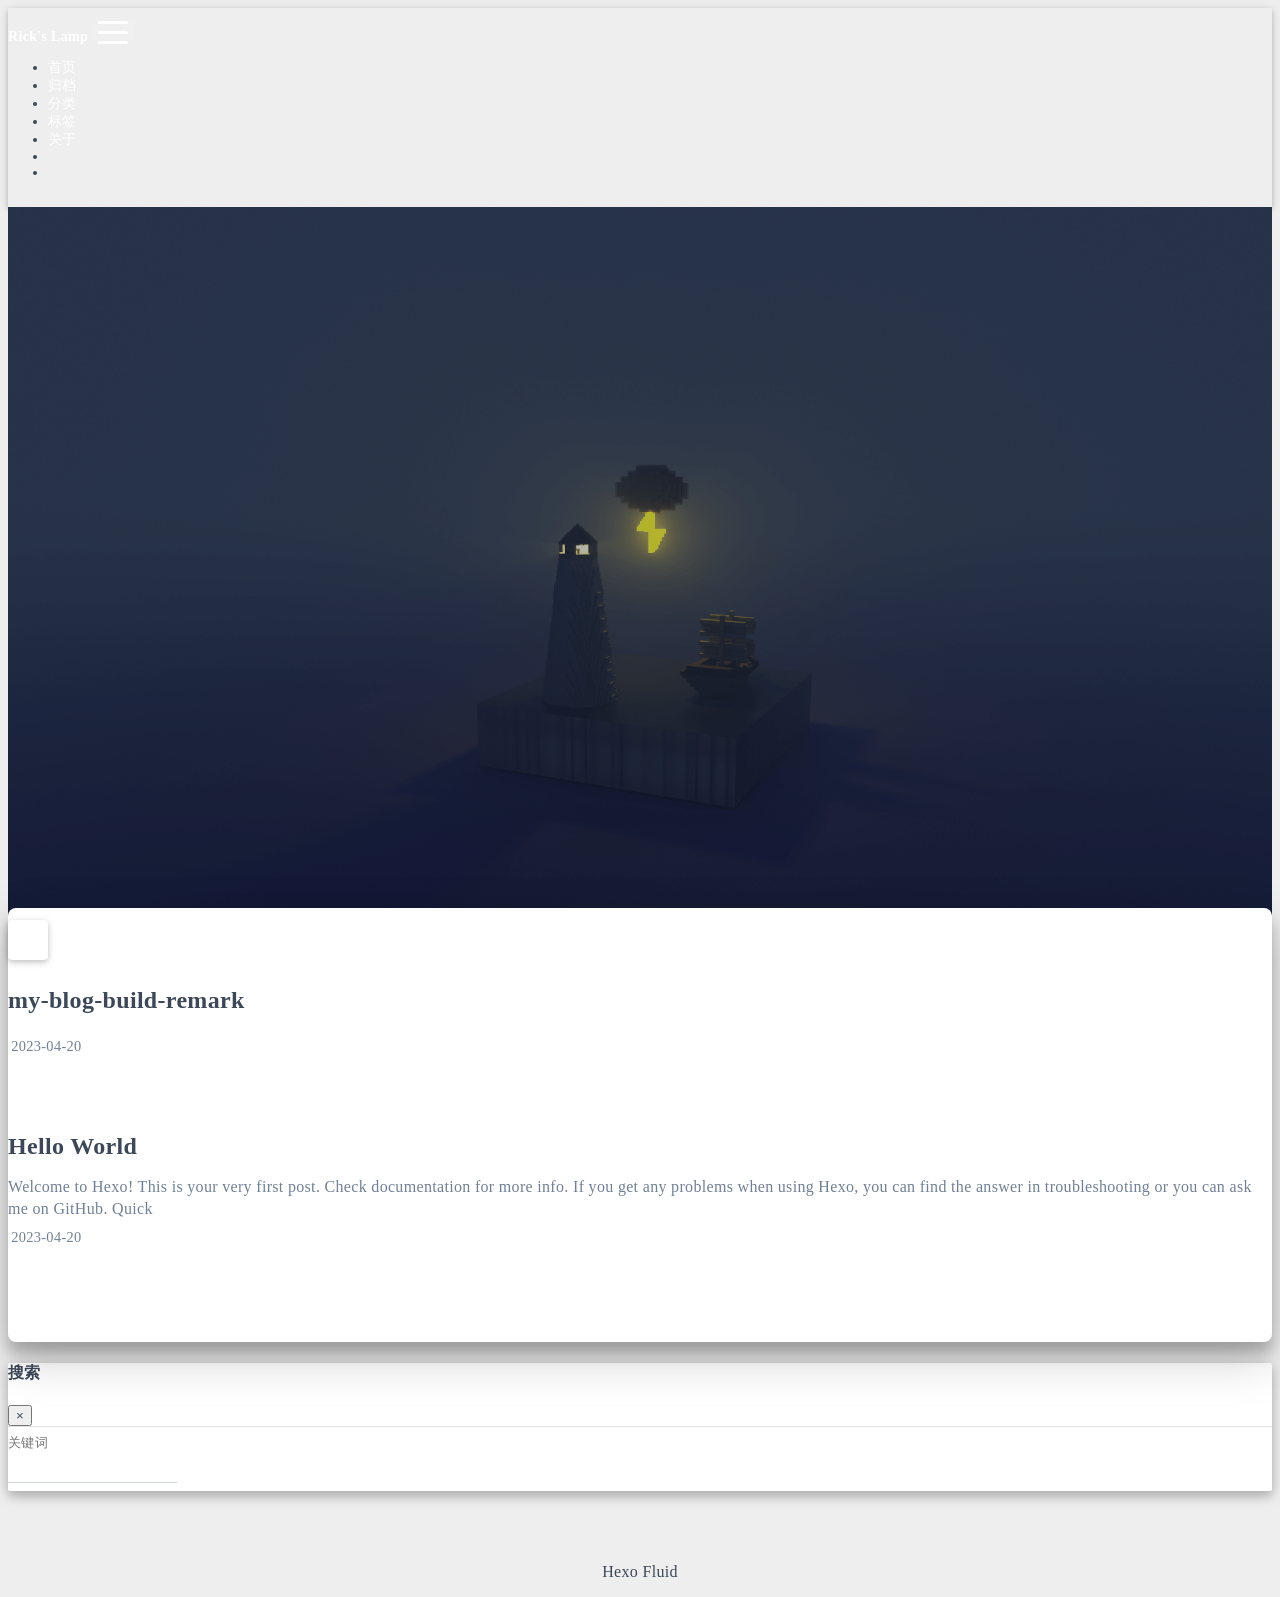
==== index.html @ f4a9d8ac "Site updated: 2023-04-20 14:21:06" ====
<!DOCTYPE html>
<html lang="zh-CN" data-default-color-scheme=auto>



<head>
  <meta charset="UTF-8">
  <link rel="apple-touch-icon" sizes="76x76" href="/img/fluid.png">
  <link rel="icon" href="/img/fluid.png">
  <meta name="viewport" content="width=device-width, initial-scale=1.0, maximum-scale=5.0, shrink-to-fit=no">
  <meta http-equiv="x-ua-compatible" content="ie=edge">
  
  <meta name="theme-color" content="#2f4154">
  <meta name="author" content="Flash Rick">
  <meta name="keywords" content="">
  
    <meta property="og:type" content="website">
<meta property="og:title" content="Rick&#39;s Lamp">
<meta property="og:url" content="http://example.com/index.html">
<meta property="og:site_name" content="Rick&#39;s Lamp">
<meta property="og:locale" content="zh_CN">
<meta property="article:author" content="Flash Rick">
<meta name="twitter:card" content="summary_large_image">
  
  
  
  <title>Rick&#39;s Lamp</title>

  <link  rel="stylesheet" href="https://lib.baomitu.com/twitter-bootstrap/4.6.1/css/bootstrap.min.css" />





<!-- 主题依赖的图标库，不要自行修改 -->
<!-- Do not modify the link that theme dependent icons -->

<link rel="stylesheet" href="//at.alicdn.com/t/font_1749284_hj8rtnfg7um.css">



<link rel="stylesheet" href="//at.alicdn.com/t/font_1736178_lbnruvf0jn.css">


<link  rel="stylesheet" href="/css/main.css" />


  <link id="highlight-css" rel="stylesheet" href="/css/highlight.css" />
  
    <link id="highlight-css-dark" rel="stylesheet" href="/css/highlight-dark.css" />
  




  <script id="fluid-configs">
    var Fluid = window.Fluid || {};
    Fluid.ctx = Object.assign({}, Fluid.ctx)
    var CONFIG = {"hostname":"example.com","root":"/","version":"1.9.4","typing":{"enable":true,"typeSpeed":70,"cursorChar":"_","loop":false,"scope":[]},"anchorjs":{"enable":true,"element":"h1,h2,h3,h4,h5,h6","placement":"left","visible":"hover","icon":""},"progressbar":{"enable":true,"height_px":3,"color":"#29d","options":{"showSpinner":false,"trickleSpeed":100}},"code_language":{"enable":true,"default":"TEXT"},"copy_btn":true,"image_caption":{"enable":true},"image_zoom":{"enable":true,"img_url_replace":["",""]},"toc":{"enable":true,"placement":"right","headingSelector":"h1,h2,h3,h4,h5,h6","collapseDepth":0},"lazyload":{"enable":true,"loading_img":"/img/loading.gif","onlypost":false,"offset_factor":2},"web_analytics":{"enable":false,"follow_dnt":true,"baidu":null,"google":"G-C9S392TWD5","gtag":null,"tencent":{"sid":null,"cid":null},"woyaola":null,"cnzz":null,"leancloud":{"app_id":null,"app_key":null,"server_url":null,"path":"window.location.pathname","ignore_local":false}},"search_path":"/local-search.xml"};

    if (CONFIG.web_analytics.follow_dnt) {
      var dntVal = navigator.doNotTrack || window.doNotTrack || navigator.msDoNotTrack;
      Fluid.ctx.dnt = dntVal && (dntVal.startsWith('1') || dntVal.startsWith('yes') || dntVal.startsWith('on'));
    }
  </script>
  <script  src="/js/utils.js" ></script>
  <script  src="/js/color-schema.js" ></script>
  


  
<meta name="generator" content="Hexo 6.3.0"></head>


<body>
  

  <header>
    

<div class="header-inner" style="height: 100vh;">
  <nav id="navbar" class="navbar fixed-top  navbar-expand-lg navbar-dark scrolling-navbar">
  <div class="container">
    <a class="navbar-brand" href="/">
      <strong>Rick&#39;s Lamp</strong>
    </a>

    <button id="navbar-toggler-btn" class="navbar-toggler" type="button" data-toggle="collapse"
            data-target="#navbarSupportedContent"
            aria-controls="navbarSupportedContent" aria-expanded="false" aria-label="Toggle navigation">
      <div class="animated-icon"><span></span><span></span><span></span></div>
    </button>

    <!-- Collapsible content -->
    <div class="collapse navbar-collapse" id="navbarSupportedContent">
      <ul class="navbar-nav ml-auto text-center">
        
          
          
          
          
            <li class="nav-item">
              <a class="nav-link" href="/">
                <i class="iconfont icon-home-fill"></i>
                <span>首页</span>
              </a>
            </li>
          
        
          
          
          
          
            <li class="nav-item">
              <a class="nav-link" href="/archives/">
                <i class="iconfont icon-archive-fill"></i>
                <span>归档</span>
              </a>
            </li>
          
        
          
          
          
          
            <li class="nav-item">
              <a class="nav-link" href="/categories/">
                <i class="iconfont icon-category-fill"></i>
                <span>分类</span>
              </a>
            </li>
          
        
          
          
          
          
            <li class="nav-item">
              <a class="nav-link" href="/tags/">
                <i class="iconfont icon-tags-fill"></i>
                <span>标签</span>
              </a>
            </li>
          
        
          
          
          
          
            <li class="nav-item">
              <a class="nav-link" href="/about/">
                <i class="iconfont icon-user-fill"></i>
                <span>关于</span>
              </a>
            </li>
          
        
        
          <li class="nav-item" id="search-btn">
            <a class="nav-link" target="_self" href="javascript:;" data-toggle="modal" data-target="#modalSearch" aria-label="Search">
              <i class="iconfont icon-search"></i>
            </a>
          </li>
          
        
        
          <li class="nav-item" id="color-toggle-btn">
            <a class="nav-link" target="_self" href="javascript:;" aria-label="Color Toggle">
              <i class="iconfont icon-dark" id="color-toggle-icon"></i>
            </a>
          </li>
        
      </ul>
    </div>
  </div>
</nav>

  

<div id="banner" class="banner" parallax=true
     style="background: url('/img/default.png') no-repeat center center; background-size: cover;">
  <div class="full-bg-img">
    <div class="mask flex-center" style="background-color: rgba(0, 0, 0, 0.3)">
      <div class="banner-text text-center fade-in-up">
        <div class="h2">
          
            <span id="subtitle" data-typed-text="Slow is fast."></span>
          
        </div>

        
      </div>

      
        <div class="scroll-down-bar">
          <i class="iconfont icon-arrowdown"></i>
        </div>
      
    </div>
  </div>
</div>

</div>

  </header>

  <main>
    
      <div class="container nopadding-x-md">
        <div id="board"
          style="margin-top: 0">
          
          <div class="container">
            <div class="row">
              <div class="col-12 col-md-10 m-auto">
                


  <div class="row mx-auto index-card">
    
    
    <article class="col-12 col-md-12 mx-auto index-info">
      <h1 class="index-header">
        
        <a href="/2023/04/20/my-blog-build-remark/" target="_self">
          my-blog-build-remark
        </a>
      </h1>

      
      <a class="index-excerpt index-excerpt__noimg" href="/2023/04/20/my-blog-build-remark/" target="_self">
        <div>
          
        </div>
      </a>

      <div class="index-btm post-metas">
        
          <div class="post-meta mr-3">
            <i class="iconfont icon-date"></i>
            <time datetime="2023-04-20 12:49" pubdate>
              2023-04-20
            </time>
          </div>
        
        
        
      </div>
    </article>
  </div>

  <div class="row mx-auto index-card">
    
    
    <article class="col-12 col-md-12 mx-auto index-info">
      <h1 class="index-header">
        
        <a href="/2023/04/20/hello-world/" target="_self">
          Hello World
        </a>
      </h1>

      
      <a class="index-excerpt index-excerpt__noimg" href="/2023/04/20/hello-world/" target="_self">
        <div>
          Welcome to Hexo! This is your very first post. Check documentation for more info. If you get any problems when using Hexo, you can find the answer in troubleshooting or you can ask me on GitHub. Quick
        </div>
      </a>

      <div class="index-btm post-metas">
        
          <div class="post-meta mr-3">
            <i class="iconfont icon-date"></i>
            <time datetime="2023-04-20 12:33" pubdate>
              2023-04-20
            </time>
          </div>
        
        
        
      </div>
    </article>
  </div>





              </div>
            </div>
          </div>
        </div>
      </div>
    

    
      <a id="scroll-top-button" aria-label="TOP" href="#" role="button">
        <i class="iconfont icon-arrowup" aria-hidden="true"></i>
      </a>
    

    
      <div class="modal fade" id="modalSearch" tabindex="-1" role="dialog" aria-labelledby="ModalLabel"
     aria-hidden="true">
  <div class="modal-dialog modal-dialog-scrollable modal-lg" role="document">
    <div class="modal-content">
      <div class="modal-header text-center">
        <h4 class="modal-title w-100 font-weight-bold">搜索</h4>
        <button type="button" id="local-search-close" class="close" data-dismiss="modal" aria-label="Close">
          <span aria-hidden="true">&times;</span>
        </button>
      </div>
      <div class="modal-body mx-3">
        <div class="md-form mb-5">
          <input type="text" id="local-search-input" class="form-control validate">
          <label data-error="x" data-success="v" for="local-search-input">关键词</label>
        </div>
        <div class="list-group" id="local-search-result"></div>
      </div>
    </div>
  </div>
</div>

    

    
  </main>

  <footer>
    <div class="footer-inner">
  
    <div class="footer-content">
       <a href="https://hexo.io" target="_blank" rel="nofollow noopener"><span>Hexo</span></a> <i class="iconfont icon-love"></i> <a href="https://github.com/fluid-dev/hexo-theme-fluid" target="_blank" rel="nofollow noopener"><span>Fluid</span></a> 
    </div>
  
  
  
  
</div>

  </footer>

  <!-- Scripts -->
  
  <script  src="https://lib.baomitu.com/nprogress/0.2.0/nprogress.min.js" ></script>
  <link  rel="stylesheet" href="https://lib.baomitu.com/nprogress/0.2.0/nprogress.min.css" />

  <script>
    NProgress.configure({"showSpinner":false,"trickleSpeed":100})
    NProgress.start()
    window.addEventListener('load', function() {
      NProgress.done();
    })
  </script>


<script  src="https://lib.baomitu.com/jquery/3.6.0/jquery.min.js" ></script>
<script  src="https://lib.baomitu.com/twitter-bootstrap/4.6.1/js/bootstrap.min.js" ></script>
<script  src="/js/events.js" ></script>
<script  src="/js/plugins.js" ></script>


  <script  src="https://lib.baomitu.com/typed.js/2.0.12/typed.min.js" ></script>
  <script>
    (function (window, document) {
      var typing = Fluid.plugins.typing;
      var subtitle = document.getElementById('subtitle');
      if (!subtitle || !typing) {
        return;
      }
      var text = subtitle.getAttribute('data-typed-text');
      
        typing(text);
      
    })(window, document);
  </script>




  
    <script  src="/js/img-lazyload.js" ></script>
  




  <script  src="/js/local-search.js" ></script>





<!-- 主题的启动项，将它保持在最底部 -->
<!-- the boot of the theme, keep it at the bottom -->
<script  src="/js/boot.js" ></script>


  

  <noscript>
    <div class="noscript-warning">博客在允许 JavaScript 运行的环境下浏览效果更佳</div>
  </noscript>
</body>
</html>
---- css/main.css ----
.anchorjs-link {
  text-decoration: none !important;
  transition: opacity 0.2s ease-in-out;
}
.markdown-body h1:hover > .anchorjs-link,
h2:hover > .anchorjs-link,
h3:hover > .anchorjs-link,
h4:hover > .anchorjs-link,
h5:hover > .anchorjs-link,
h6:hover > .anchorjs-link {
  opacity: 1;
}
.banner {
  height: 100%;
  position: relative;
  overflow: hidden;
  cursor: default;
}
.banner .mask {
  position: absolute;
  width: 100%;
  height: 100%;
  background-color: rgba(0,0,0,0.3);
}
.banner[parallax="true"] {
  will-change: transform;
  -webkit-transform-style: preserve-3d;
  -webkit-backface-visibility: hidden;
  transition: transform 0.05s ease-out;
}
@media (max-width: 100vh) {
  .header-inner {
    max-height: 100vw;
  }
  #board {
    margin-top: -1rem !important;
  }
}
@media (max-width: 79.99vh) {
  .scroll-down-bar {
    display: none;
  }
}
#board {
  position: relative;
  margin-top: -2rem;
  padding: 3rem 0;
  background-color: var(--board-bg-color);
  transition: background-color 0.2s ease-in-out;
  border-radius: 0.5rem;
  z-index: 3;
  -webkit-box-shadow: 0 12px 15px 0 rgba(0,0,0,0.24), 0 17px 50px 0 rgba(0,0,0,0.19);
  box-shadow: 0 12px 15px 0 rgba(0,0,0,0.24), 0 17px 50px 0 rgba(0,0,0,0.19);
}
.code-widget {
  display: inline-block;
  background-color: transparent;
  font-size: 0.75rem;
  line-height: 1;
  font-weight: bold;
  padding: 0.3rem 0.1rem 0.1rem 0.1rem;
  position: absolute;
  right: 0.45rem;
  top: 0.15rem;
  z-index: 1;
}
.code-widget-light {
  color: #999;
}
.code-widget-dark {
  color: #bababa;
}
.copy-btn {
  cursor: pointer;
  user-select: none;
  -webkit-appearance: none;
  outline: none;
}
.copy-btn > i {
  font-size: 0.75rem !important;
  font-weight: 400;
  margin-right: 0.15rem;
  opacity: 0;
  transition: opacity 0.2s ease-in-out;
}
.markdown-body pre:hover > .copy-btn > i {
  opacity: 0.9;
}
.markdown-body pre:hover > .copy-btn,
.markdown-body pre:not(:hover) > .copy-btn {
  outline: none;
}
.license-box {
  background-color: rgba(27,31,35,0.05);
  transition: background-color 0.2s ease-in-out;
  border-radius: 4px;
  font-size: 0.9rem;
  overflow: hidden;
  padding: 1.25rem;
  position: relative;
  z-index: 1;
}
.license-box .license-icon {
  position: absolute;
  top: 50%;
  left: 100%;
}
.license-box .license-icon::after {
  content: "\e8e4";
  font-size: 12.5rem;
  line-height: 1;
  opacity: 0.1;
  position: relative;
  left: -0.85em;
  bottom: 0.5em;
  z-index: -1;
}
.license-box .license-title {
  margin-bottom: 1rem;
}
.license-box .license-title div:nth-child(1) {
  line-height: 1.2;
  margin-bottom: 0.25rem;
}
.license-box .license-title div:nth-child(2) {
  color: var(--sec-text-color);
  font-size: 0.8rem;
}
.license-box .license-meta {
  align-items: center;
  display: flex;
  flex-wrap: wrap;
  justify-content: flex-start;
}
.license-box .license-meta .license-meta-item {
  align-items: center;
  justify-content: center;
  margin-right: 1.5rem;
}
.license-box .license-meta .license-meta-item div:nth-child(1) {
  color: var(--sec-text-color);
  font-size: 0.8rem;
  font-weight: normal;
}
.license-box .license-meta .license-meta-item i.iconfont {
  font-size: 1rem;
}
@media (max-width: 575px) and (min-width: 425px) {
  .license-box .license-meta .license-meta-item {
    display: flex;
    justify-content: flex-start;
    flex-wrap: wrap;
    font-size: 0.8rem;
    flex: 0 0 50%;
    max-width: 50%;
    margin-right: 0;
  }
  .license-box .license-meta .license-meta-item div:nth-child(1) {
    margin-right: 0.5rem;
  }
  .license-box .license-meta .license-meta-date {
    order: -1;
  }
}
@media (max-width: 424px) {
  .license-box::after {
    top: -65px;
  }
  .license-box .license-meta {
    flex-direction: column;
    align-items: flex-start;
  }
  .license-box .license-meta .license-meta-item {
    display: flex;
    flex-wrap: wrap;
    font-size: 0.8rem;
  }
  .license-box .license-meta .license-meta-item div:nth-child(1) {
    margin-right: 0.5rem;
  }
}
.footer-inner {
  padding: 3rem 0 1rem 0;
  text-align: center;
}
.footer-inner > div:not(:first-child) {
  margin: 0.25rem 0;
  font-size: 0.85rem;
}
.footer-inner .statistics {
  display: flex;
  flex-direction: row;
  justify-content: center;
}
.footer-inner .statistics > span {
  flex: 1;
  margin: 0 0.25rem;
}
.footer-inner .statistics > *:nth-last-child(2):first-child {
  text-align: right;
}
.footer-inner .statistics > *:nth-last-child(2):first-child ~ * {
  text-align: left;
}
.footer-inner .beian {
  display: flex;
  flex-direction: row;
  justify-content: center;
}
.footer-inner .beian > * {
  margin: 0 0.25rem;
}
.footer-inner .beian-police {
  position: relative;
  overflow: hidden;
  display: inline-flex;
  align-items: center;
  justify-content: left;
}
.footer-inner .beian-police img {
  margin-right: 3px;
  width: 1rem;
  height: 1rem;
  margin-bottom: 0.1rem;
}
@media (max-width: 424px) {
  .footer-inner .statistics {
    flex-direction: column;
  }
  .footer-inner .statistics > *:nth-last-child(2):first-child {
    text-align: center;
  }
  .footer-inner .statistics > *:nth-last-child(2):first-child ~ * {
    text-align: center;
  }
  .footer-inner .beian {
    flex-direction: column;
  }
  .footer-inner .beian .beian-police {
    justify-content: center;
  }
  .footer-inner .beian > *:nth-last-child(2):first-child {
    text-align: center;
  }
  .footer-inner .beian > *:nth-last-child(2):first-child ~ * {
    text-align: center;
  }
}
sup > a::before,
.footnote-text::before {
  display: block;
  content: "";
  margin-top: -5rem;
  height: 5rem;
  width: 1px;
  visibility: hidden;
}
sup > a::before,
.footnote-text::before {
  display: inline-block;
}
.footnote-item::before {
  display: block;
  content: "";
  margin-top: -5rem;
  height: 5rem;
  width: 1px;
  visibility: hidden;
}
.footnote-list ol {
  list-style-type: none;
  counter-reset: sectioncounter;
  padding-left: 0.5rem;
  font-size: 0.95rem;
}
.footnote-list ol li:before {
  font-family: "Helvetica Neue", monospace, "Monaco";
  content: "[" counter(sectioncounter) "]";
  counter-increment: sectioncounter;
}
.footnote-list ol li+li {
  margin-top: 0.5rem;
}
.footnote-text {
  padding-left: 0.5em;
}
.navbar {
  background-color: transparent;
  font-size: 0.875rem;
  box-shadow: 0 2px 5px 0 rgba(0,0,0,0.16), 0 2px 10px 0 rgba(0,0,0,0.12);
  -webkit-box-shadow: 0 2px 5px 0 rgba(0,0,0,0.16), 0 2px 10px 0 rgba(0,0,0,0.12);
}
.navbar .navbar-brand {
  color: var(--navbar-text-color);
}
.navbar .navbar-toggler .animated-icon span {
  background-color: var(--navbar-text-color);
}
.navbar .nav-item .nav-link {
  display: block;
  color: var(--navbar-text-color);
  transition: color 0.2s ease-in-out, background-color 0.2s ease-in-out;
}
.navbar .nav-item .nav-link:hover {
  color: var(--link-hover-color);
}
.navbar .nav-item .nav-link:focus {
  color: var(--navbar-text-color);
}
.navbar .nav-item .nav-link i {
  font-size: 0.875rem;
}
.navbar .nav-item .nav-link i:only-child {
  margin: 0 0.2rem;
}
.navbar .navbar-toggler {
  border-width: 0;
  outline: 0;
}
.navbar.scrolling-navbar {
  will-change: background, padding;
  -webkit-transition: background 0.5s ease-in-out, padding 0.5s ease-in-out;
  transition: background 0.5s ease-in-out, padding 0.5s ease-in-out;
}
@media (min-width: 600px) {
  .navbar.scrolling-navbar {
    padding-top: 12px;
    padding-bottom: 12px;
  }
  .navbar.scrolling-navbar .navbar-nav > li {
    -webkit-transition-duration: 1s;
    transition-duration: 1s;
  }
}
.navbar.scrolling-navbar.top-nav-collapse {
  padding-top: 5px;
  padding-bottom: 5px;
}
.navbar .dropdown-menu {
  font-size: 0.875rem;
  color: var(--navbar-text-color);
  background-color: rgba(0,0,0,0.3);
  border: none;
  min-width: 8rem;
  -webkit-transition: background 0.5s ease-in-out, padding 0.5s ease-in-out;
  transition: background 0.5s ease-in-out, padding 0.5s ease-in-out;
}
@media (max-width: 991.98px) {
  .navbar .dropdown-menu {
    text-align: center;
  }
}
.navbar .dropdown-item {
  color: var(--navbar-text-color);
}
.navbar .dropdown-item:hover,
.navbar .dropdown-item:focus {
  color: var(--link-hover-color);
  background-color: rgba(0,0,0,0.1);
}
@media (min-width: 992px) {
  .navbar .dropdown:hover > .dropdown-menu {
    display: block;
  }
  .navbar .dropdown > .dropdown-toggle:active {
    pointer-events: none;
  }
  .navbar .dropdown-menu {
    top: 95%;
  }
}
.navbar .animated-icon {
  width: 30px;
  height: 20px;
  position: relative;
  margin: 0;
  -webkit-transform: rotate(0deg);
  -moz-transform: rotate(0deg);
  -o-transform: rotate(0deg);
  transform: rotate(0deg);
  -webkit-transition: 0.5s ease-in-out;
  -moz-transition: 0.5s ease-in-out;
  -o-transition: 0.5s ease-in-out;
  transition: 0.5s ease-in-out;
  cursor: pointer;
}
.navbar .animated-icon span {
  display: block;
  position: absolute;
  height: 3px;
  width: 100%;
  border-radius: 9px;
  opacity: 1;
  left: 0;
  -webkit-transform: rotate(0deg);
  -moz-transform: rotate(0deg);
  -o-transform: rotate(0deg);
  transform: rotate(0deg);
  -webkit-transition: 0.25s ease-in-out;
  -moz-transition: 0.25s ease-in-out;
  -o-transition: 0.25s ease-in-out;
  transition: 0.25s ease-in-out;
  background: #fff;
}
.navbar .animated-icon span:nth-child(1) {
  top: 0;
}
.navbar .animated-icon span:nth-child(2) {
  top: 10px;
}
.navbar .animated-icon span:nth-child(3) {
  top: 20px;
}
.navbar .animated-icon.open span:nth-child(1) {
  top: 11px;
  -webkit-transform: rotate(135deg);
  -moz-transform: rotate(135deg);
  -o-transform: rotate(135deg);
  transform: rotate(135deg);
}
.navbar .animated-icon.open span:nth-child(2) {
  opacity: 0;
  left: -60px;
}
.navbar .animated-icon.open span:nth-child(3) {
  top: 11px;
  -webkit-transform: rotate(-135deg);
  -moz-transform: rotate(-135deg);
  -o-transform: rotate(-135deg);
  transform: rotate(-135deg);
}
.navbar .dropdown-collapse,
.top-nav-collapse,
.navbar-col-show {
  background-color: var(--navbar-bg-color);
}
@media (max-width: 767px) {
  .navbar {
    font-size: 1rem;
    line-height: 2.5rem;
  }
}
.banner-text {
  color: var(--subtitle-color);
  max-width: calc(960px - 6rem);
  width: 80%;
  overflow-wrap: break-word;
}
.banner-text .typed-cursor {
  margin: 0 0.2rem;
}
@media (max-width: 767px) {
  #subtitle,
  .typed-cursor {
    font-size: 1.5rem;
  }
}
@media (max-width: 575px) {
  .banner-text {
    font-size: 0.9rem;
  }
  #subtitle,
  .typed-cursor {
    font-size: 1.35rem;
  }
}
.modal-dialog .modal-content {
  background-color: var(--board-bg-color);
  border: 0;
  border-radius: 0.125rem;
  -webkit-box-shadow: 0 5px 11px 0 rgba(0,0,0,0.18), 0 4px 15px 0 rgba(0,0,0,0.15);
  box-shadow: 0 5px 11px 0 rgba(0,0,0,0.18), 0 4px 15px 0 rgba(0,0,0,0.15);
}
.modal-dialog .modal-content .modal-header {
  border-bottom-color: var(--line-color);
  transition: border-bottom-color 0.2s ease-in-out;
}
.close {
  color: var(--text-color);
}
.close:hover {
  color: var(--link-hover-color);
}
.close:focus {
  outline: 0;
}
.modal-dialog .modal-content .modal-header {
  border-top-left-radius: 0.125rem;
  border-top-right-radius: 0.125rem;
  border-bottom: 1px solid #dee2e6;
}
.md-form {
  position: relative;
  margin-top: 1.5rem;
  margin-bottom: 1.5rem;
}
.md-form input[type] {
  -webkit-box-sizing: content-box;
  box-sizing: content-box;
  background-color: transparent;
  border: none;
  border-bottom: 1px solid #ced4da;
  border-radius: 0;
  outline: none;
  -webkit-box-shadow: none;
  box-shadow: none;
  transition: border-color 0.15s ease-in-out, box-shadow 0.15s ease-in-out, -webkit-box-shadow 0.15s ease-in-out;
}
.md-form input[type]:focus:not([readonly]) {
  border-bottom: 1px solid #4285f4;
  -webkit-box-shadow: 0 1px 0 0 #4285f4;
  box-shadow: 0 1px 0 0 #4285f4;
}
.md-form input[type]:focus:not([readonly]) + label {
  color: #4285f4;
}
.md-form input[type].valid,
.md-form input[type]:focus.valid {
  border-bottom: 1px solid #00c851;
  -webkit-box-shadow: 0 1px 0 0 #00c851;
  box-shadow: 0 1px 0 0 #00c851;
}
.md-form input[type].valid + label,
.md-form input[type]:focus.valid + label {
  color: #00c851;
}
.md-form input[type].invalid,
.md-form input[type]:focus.invalid {
  border-bottom: 1px solid #f44336;
  -webkit-box-shadow: 0 1px 0 0 #f44336;
  box-shadow: 0 1px 0 0 #f44336;
}
.md-form input[type].invalid + label,
.md-form input[type]:focus.invalid + label {
  color: #f44336;
}
.md-form input[type].validate {
  margin-bottom: 2.5rem;
}
.md-form input[type].form-control {
  height: auto;
  padding: 0.6rem 0 0.4rem 0;
  margin: 0 0 0.5rem 0;
  color: var(--text-color);
  background-color: transparent;
  border-radius: 0;
}
.md-form label {
  font-size: 0.8rem;
  position: absolute;
  top: -1rem;
  left: 0;
  color: #757575;
  cursor: text;
  transition: color 0.2s ease-out;
}
.modal-open[style] {
  padding-right: 0 !important;
  overflow: auto;
}
.modal-open[style] #navbar[style] {
  padding-right: 1rem !important;
}
#nprogress .bar {
  height: 3px !important;
  background-color: #29d !important;
}
#nprogress .peg {
  box-shadow: 0 0 14px #29d, 0 0 8px #29d !important;
}
@media (max-width: 575px) {
  #nprogress .bar {
    display: none;
  }
}
.noscript-warning {
  background-color: #f55;
  color: #fff;
  font-family: sans-serif;
  font-size: 1rem;
  font-weight: bold;
  position: fixed;
  left: 0;
  bottom: 0;
  text-align: center;
  width: 100%;
  z-index: 99;
}
.pagination {
  margin-top: 3rem;
  justify-content: center;
}
.pagination .space {
  align-self: flex-end;
}
.pagination .page-number,
.pagination .current,
.pagination .extend {
  outline: 0;
  border: 0;
  background-color: transparent;
  font-size: 0.9rem;
  padding: 0.5rem 0.75rem;
  line-height: 1.25;
  border-radius: 0.125rem;
}
.pagination .page-number {
  margin: 0 0.05rem;
}
.pagination .page-number:hover,
.pagination .current {
  transition: background-color 0.2s ease-in-out;
  background-color: var(--link-hover-bg-color);
}
.qr-trigger {
  cursor: pointer;
  position: relative;
}
.qr-trigger:hover .qr-img {
  display: block;
  transition: all 0.3s;
}
.qr-img {
  max-width: 12rem;
  position: absolute;
  right: -5.25rem;
  z-index: 99;
  display: none;
  border-radius: 0.2rem;
  background-color: transparent;
  box-shadow: 0 0 20px -5px rgba(158,158,158,0.2);
}
.scroll-down-bar {
  position: absolute;
  width: 100%;
  height: 6rem;
  text-align: center;
  cursor: pointer;
  bottom: 0;
}
.scroll-down-bar i.iconfont {
  font-size: 2rem;
  font-weight: bold;
  display: inline-block;
  position: relative;
  padding-top: 2rem;
  color: var(--subtitle-color);
  transform: translateZ(0);
  animation: scroll-down 1.5s infinite;
}
#scroll-top-button {
  position: fixed;
  z-index: 99;
  background: var(--board-bg-color);
  transition: background-color 0.2s ease-in-out, bottom 0.3s ease;
  border-radius: 4px;
  min-width: 40px;
  min-height: 40px;
  bottom: -60px;
  outline: none;
  display: flex;
  display: -webkit-flex;
  align-items: center;
  box-shadow: 0 2px 5px 0 rgba(0,0,0,0.16), 0 2px 10px 0 rgba(0,0,0,0.12);
}
#scroll-top-button i {
  font-size: 32px;
  margin: auto;
  color: var(--sec-text-color);
}
#scroll-top-button:hover i,
#scroll-top-button:active i {
  animation-name: scroll-top;
  animation-duration: 1s;
  animation-delay: 0.1s;
  animation-timing-function: ease-in-out;
  animation-iteration-count: infinite;
  animation-fill-mode: forwards;
  animation-direction: alternate;
}
#local-search-result .search-list-title {
  border-left: 3px solid #0d47a1;
}
#local-search-result .search-list-content {
  padding: 0 1.25rem;
}
#local-search-result .search-word {
  color: #ff4500;
}
#toc {
  visibility: hidden;
}
.toc-header {
  margin-bottom: 0.5rem;
  font-weight: bold;
  line-height: 1.2;
}
.toc-header,
.toc-header > i {
  font-size: 1.25rem;
}
.toc-body {
  max-height: 75vh;
  overflow-y: auto;
  overflow: -moz-scrollbars-none;
  -ms-overflow-style: none;
}
.toc-body ol {
  list-style: none;
  padding-inline-start: 1rem;
}
.toc-body::-webkit-scrollbar {
  display: none;
}
.tocbot-list {
  position: relative;
}
.tocbot-list ol {
  list-style: none;
  padding-left: 1rem;
}
.tocbot-list a {
  font-size: 0.95rem;
}
.tocbot-link {
  color: var(--text-color);
}
.tocbot-active-link {
  font-weight: bold;
  color: var(--link-hover-color);
}
.tocbot-is-collapsed {
  max-height: 0;
}
.tocbot-is-collapsible {
  overflow: hidden;
  transition: all 0.3s ease-in-out;
}
.toc-list-item {
  white-space: nowrap;
  overflow: hidden;
  text-overflow: ellipsis;
}
.toc-list-item.is-active-li::before {
  height: 1rem;
  margin: 0.25rem 0;
  visibility: visible;
}
.toc-list-item::before {
  width: 0.15rem;
  height: 0.2rem;
  position: absolute;
  left: 0.25rem;
  content: "";
  border-radius: 2px;
  margin: 0.65rem 0;
  background: var(--link-hover-color);
  visibility: hidden;
  transition: height 0.1s ease-in-out, margin 0.1s ease-in-out, visibility 0.1s ease-in-out;
}
.sidebar {
  position: -webkit-sticky;
  position: sticky;
  top: 2rem;
  padding: 3rem 0;
}
html {
  font-size: 16px;
  letter-spacing: 0.02em;
}
html,
body {
  height: 100%;
  font-family: var(--font-family-sans-serif);
  overflow-wrap: break-word;
}
body {
  transition: color 0.2s ease-in-out, background-color 0.2s ease-in-out;
  background-color: var(--body-bg-color);
  color: var(--text-color);
  -webkit-font-smoothing: antialiased;
  -moz-osx-font-smoothing: grayscale;
}
body a {
  color: var(--text-color);
  text-decoration: none;
  cursor: pointer;
  transition: color 0.2s ease-in-out, background-color 0.2s ease-in-out;
}
body a:hover {
  color: var(--link-hover-color);
  text-decoration: none;
  transition: color 0.2s ease-in-out, background-color 0.2s ease-in-out;
}
code {
  color: inherit;
}
table {
  font-size: inherit;
  color: var(--post-text-color);
}
img[lazyload] {
  object-fit: cover;
}
*[align="left"] {
  text-align: left;
}
*[align="center"] {
  text-align: center;
}
*[align="right"] {
  text-align: right;
}
::-webkit-scrollbar {
  width: 6px;
  height: 6px;
}
::-webkit-scrollbar-thumb {
  background-color: var(--scrollbar-color);
  border-radius: 6px;
}
::-webkit-scrollbar-thumb:hover {
  background-color: var(--scrollbar-hover-color);
}
::-webkit-scrollbar-corner {
  background-color: transparent;
}
label {
  margin-bottom: 0;
}
i.iconfont {
  font-size: 1em;
  line-height: 1;
}
:root {
  --color-mode: "light";
  --body-bg-color: #eee;
  --board-bg-color: #fff;
  --text-color: #3c4858;
  --sec-text-color: #718096;
  --post-text-color: #2c3e50;
  --post-heading-color: #1a202c;
  --post-link-color: #0366d6;
  --link-hover-color: #30a9de;
  --link-hover-bg-color: #f8f9fa;
  --line-color: #eaecef;
  --navbar-bg-color: #2f4154;
  --navbar-text-color: #fff;
  --subtitle-color: #fff;
  --scrollbar-color: #c4c6c9;
  --scrollbar-hover-color: #a6a6a6;
  --button-bg-color: transparent;
  --button-hover-bg-color: #f2f3f5;
  --highlight-bg-color: #f6f8fa;
  --inlinecode-bg-color: rgba(175,184,193,0.2);
}
@media (prefers-color-scheme: dark) {
  :root {
    --color-mode: "dark";
  }
  :root:not([data-user-color-scheme]) {
    --body-bg-color: #181c27;
    --board-bg-color: #252d38;
    --text-color: #c4c6c9;
    --sec-text-color: #a7a9ad;
    --post-text-color: #c4c6c9;
    --post-heading-color: #c4c6c9;
    --post-link-color: #1589e9;
    --link-hover-color: #30a9de;
    --link-hover-bg-color: #364151;
    --line-color: #435266;
    --navbar-bg-color: #1f3144;
    --navbar-text-color: #d0d0d0;
    --subtitle-color: #d0d0d0;
    --scrollbar-color: #687582;
    --scrollbar-hover-color: #9da8b3;
    --button-bg-color: transparent;
    --button-hover-bg-color: #46647e;
    --highlight-bg-color: #303030;
    --inlinecode-bg-color: rgba(99,110,123,0.4);
  }
  :root:not([data-user-color-scheme]) img {
    -webkit-filter: brightness(0.9);
    filter: brightness(0.9);
    transition: filter 0.2s ease-in-out;
  }
  :root:not([data-user-color-scheme]) .license-box {
    background-color: rgba(62,75,94,0.35);
    transition: background-color 0.2s ease-in-out;
  }
  :root:not([data-user-color-scheme]) .gt-comment-admin .gt-comment-content {
    background-color: transparent;
    transition: background-color 0.2s ease-in-out;
  }
}
[data-user-color-scheme="dark"] {
  --body-bg-color: #181c27;
  --board-bg-color: #252d38;
  --text-color: #c4c6c9;
  --sec-text-color: #a7a9ad;
  --post-text-color: #c4c6c9;
  --post-heading-color: #c4c6c9;
  --post-link-color: #1589e9;
  --link-hover-color: #30a9de;
  --link-hover-bg-color: #364151;
  --line-color: #435266;
  --navbar-bg-color: #1f3144;
  --navbar-text-color: #d0d0d0;
  --subtitle-color: #d0d0d0;
  --scrollbar-color: #687582;
  --scrollbar-hover-color: #9da8b3;
  --button-bg-color: transparent;
  --button-hover-bg-color: #46647e;
  --highlight-bg-color: #303030;
  --inlinecode-bg-color: rgba(99,110,123,0.4);
}
[data-user-color-scheme="dark"] img {
  -webkit-filter: brightness(0.9);
  filter: brightness(0.9);
  transition: filter 0.2s ease-in-out;
}
[data-user-color-scheme="dark"] .license-box {
  background-color: rgba(62,75,94,0.35);
  transition: background-color 0.2s ease-in-out;
}
[data-user-color-scheme="dark"] .gt-comment-admin .gt-comment-content {
  background-color: transparent;
  transition: background-color 0.2s ease-in-out;
}
.fade-in-up {
  -webkit-animation-name: fade-in-up;
  animation-name: fade-in-up;
}
.hidden-mobile {
  display: block;
}
.visible-mobile {
  display: none;
}
@media (max-width: 575px) {
  .hidden-mobile {
    display: none;
  }
  .visible-mobile {
    display: block;
  }
}
.nomargin-x {
  margin-left: 0 !important;
  margin-right: 0 !important;
}
.nopadding-x {
  padding-left: 0 !important;
  padding-right: 0 !important;
}
@media (max-width: 767px) {
  .nopadding-x-md {
    padding-left: 0 !important;
    padding-right: 0 !important;
  }
}
.flex-center {
  display: -webkit-box;
  display: -ms-flexbox;
  display: flex;
  -webkit-box-align: center;
  -ms-flex-align: center;
  align-items: center;
  -webkit-box-pack: center;
  -ms-flex-pack: center;
  justify-content: center;
  height: 100%;
}
.hover-with-bg {
  display: inline-block;
  line-height: 1;
}
.hover-with-bg:hover {
  background-color: var(--link-hover-bg-color);
  transition-duration: 0.2s;
  transition-timing-function: ease-in-out;
  border-radius: 0.2rem;
}
@-moz-keyframes fade-in-up {
  from {
    opacity: 0;
    -webkit-transform: translate3d(0, 100%, 0);
    transform: translate3d(0, 100%, 0);
  }
  to {
    opacity: 1;
    -webkit-transform: translate3d(0, 0, 0);
    transform: translate3d(0, 0, 0);
  }
}
@-webkit-keyframes fade-in-up {
  from {
    opacity: 0;
    -webkit-transform: translate3d(0, 100%, 0);
    transform: translate3d(0, 100%, 0);
  }
  to {
    opacity: 1;
    -webkit-transform: translate3d(0, 0, 0);
    transform: translate3d(0, 0, 0);
  }
}
@-o-keyframes fade-in-up {
  from {
    opacity: 0;
    -webkit-transform: translate3d(0, 100%, 0);
    transform: translate3d(0, 100%, 0);
  }
  to {
    opacity: 1;
    -webkit-transform: translate3d(0, 0, 0);
    transform: translate3d(0, 0, 0);
  }
}
@keyframes fade-in-up {
  from {
    opacity: 0;
    -webkit-transform: translate3d(0, 100%, 0);
    transform: translate3d(0, 100%, 0);
  }
  to {
    opacity: 1;
    -webkit-transform: translate3d(0, 0, 0);
    transform: translate3d(0, 0, 0);
  }
}
@-moz-keyframes scroll-down {
  0% {
    opacity: 0.8;
    top: 0;
  }
  50% {
    opacity: 0.4;
    top: -1em;
  }
  100% {
    opacity: 0.8;
    top: 0;
  }
}
@-webkit-keyframes scroll-down {
  0% {
    opacity: 0.8;
    top: 0;
  }
  50% {
    opacity: 0.4;
    top: -1em;
  }
  100% {
    opacity: 0.8;
    top: 0;
  }
}
@-o-keyframes scroll-down {
  0% {
    opacity: 0.8;
    top: 0;
  }
  50% {
    opacity: 0.4;
    top: -1em;
  }
  100% {
    opacity: 0.8;
    top: 0;
  }
}
@keyframes scroll-down {
  0% {
    opacity: 0.8;
    top: 0;
  }
  50% {
    opacity: 0.4;
    top: -1em;
  }
  100% {
    opacity: 0.8;
    top: 0;
  }
}
@-moz-keyframes scroll-top {
  0% {
    -webkit-transform: translateY(0);
    transform: translateY(0);
  }
  50% {
    -webkit-transform: translateY(-0.35rem);
    transform: translateY(-0.35rem);
  }
  100% {
    -webkit-transform: translateY(0);
    transform: translateY(0);
  }
}
@-webkit-keyframes scroll-top {
  0% {
    -webkit-transform: translateY(0);
    transform: translateY(0);
  }
  50% {
    -webkit-transform: translateY(-0.35rem);
    transform: translateY(-0.35rem);
  }
  100% {
    -webkit-transform: translateY(0);
    transform: translateY(0);
  }
}
@-o-keyframes scroll-top {
  0% {
    -webkit-transform: translateY(0);
    transform: translateY(0);
  }
  50% {
    -webkit-transform: translateY(-0.35rem);
    transform: translateY(-0.35rem);
  }
  100% {
    -webkit-transform: translateY(0);
    transform: translateY(0);
  }
}
@keyframes scroll-top {
  0% {
    -webkit-transform: translateY(0);
    transform: translateY(0);
  }
  50% {
    -webkit-transform: translateY(-0.35rem);
    transform: translateY(-0.35rem);
  }
  100% {
    -webkit-transform: translateY(0);
    transform: translateY(0);
  }
}
.index-card {
  margin-bottom: 2.5rem;
}
.index-img img {
  display: block;
  width: 100%;
  height: 10rem;
  object-fit: cover;
  box-shadow: 0 5px 11px 0 rgba(0,0,0,0.18), 0 4px 15px 0 rgba(0,0,0,0.15);
  border-radius: 0.25rem;
  background-color: transparent;
}
.index-info {
  display: flex;
  flex-direction: column;
  justify-content: space-between;
  padding-top: 0.5rem;
  padding-bottom: 0.5rem;
}
.index-header {
  color: var(--text-color);
  font-size: 1.5rem;
  font-weight: bold;
  line-height: 1.4;
  white-space: nowrap;
  overflow: hidden;
  text-overflow: ellipsis;
  margin-bottom: 0.25rem;
}
.index-header .index-pin {
  color: var(--text-color);
  font-size: 1.5rem;
  margin-right: 0.15rem;
}
.index-btm {
  color: var(--sec-text-color);
}
.index-btm a {
  color: var(--sec-text-color);
}
.index-excerpt {
  color: var(--sec-text-color);
  margin: 0.5rem 0 0.5rem 0;
  height: calc(1.4rem * 3);
  overflow: hidden;
  display: flex;
}
.index-excerpt > div {
  width: 100%;
  line-height: 1.4rem;
  word-break: break-word;
  display: -webkit-box;
  -webkit-box-orient: vertical;
  -webkit-line-clamp: 3;
}
.index-excerpt__noimg {
  height: auto;
  max-height: calc(1.4rem * 3);
}
@media (max-width: 767px) {
  .index-info {
    padding-top: 1.25rem;
  }
  .index-header {
    font-size: 1.25rem;
    white-space: normal;
    overflow: hidden;
    word-break: break-word;
    display: -webkit-box;
    -webkit-box-orient: vertical;
    -webkit-line-clamp: 2;
  }
  .index-header .index-pin {
    font-size: 1.25rem;
  }
}
#valine.v[data-class=v] .status-bar,
#valine.v[data-class=v] .veditor,
#valine.v[data-class=v] .vinput,
#valine.v[data-class=v] .vbtn,
#valine.v[data-class=v] p,
#valine.v[data-class=v] pre code {
  color: var(--text-color);
}
#valine.v[data-class=v] .vinput::placeholder {
  color: var(--sec-text-color);
}
#valine.v[data-class=v] .vicon {
  fill: var(--text-color);
}
.gt-container .gt-comment-content:hover {
  -webkit-box-shadow: none;
  box-shadow: none;
}
.gt-container .gt-comment-body {
  color: var(--text-color) !important;
  transition: color 0.2s ease-in-out;
}
#remark-km423lmfdslkm34-back {
  z-index: 1030;
}
#remark-km423lmfdslkm34-node {
  z-index: 1031;
}
.markdown-body .highlight pre,
.markdown-body pre {
  padding: 1.45rem 1rem;
}
.markdown-body pre code.hljs {
  padding: 0;
}
.markdown-body pre[class*="language-"] {
  padding-top: 1.45rem;
  padding-bottom: 1.45rem;
  padding-right: 1rem;
  line-height: 1.5;
  margin-bottom: 1rem;
}
.markdown-body .code-wrapper {
  position: relative;
  border-radius: 4px;
  margin-bottom: 1rem;
}
.markdown-body .hljs,
.markdown-body .highlight pre,
.markdown-body .code-wrapper pre,
.markdown-body figure.highlight td.gutter {
  transition: color 0.2s ease-in-out, background-color 0.2s ease-in-out;
  background-color: var(--highlight-bg-color);
}
pre[class*=language-].line-numbers {
  position: initial;
}
figure {
  margin: 1rem 0;
}
figure.highlight {
  position: relative;
}
figure.highlight table {
  border: 0;
  margin: 0;
  width: auto;
  border-radius: 4px;
}
figure.highlight td {
  border: 0;
  padding: 0;
}
figure.highlight tr {
  border: 0;
}
figure.highlight td.code {
  width: 100%;
}
figure.highlight td.gutter {
  display: table-cell;
  position: -webkit-sticky;
  position: sticky;
  left: 0;
  z-index: 1;
}
figure.highlight td.gutter pre {
  text-align: right;
  padding: 0 0.75rem;
  border-radius: initial;
  border-right: 1px solid #999;
}
figure.highlight td.gutter pre span.line {
  color: #999;
}
figure.highlight td.code > pre {
  border-top-left-radius: 0;
  border-bottom-left-radius: 0;
}
.markdown-body {
  font-size: 1rem;
  line-height: 1.6;
  font-family: var(--font-family-sans-serif);
  margin-bottom: 2rem;
  color: var(--post-text-color);
}
.markdown-body > h1,
.markdown-body h2 {
  border-bottom-color: var(--line-color);
}
.markdown-body > h1,
.markdown-body h2,
.markdown-body h3,
.markdown-body h4,
.markdown-body h5,
.markdown-body h6 {
  color: var(--post-heading-color);
  transition: color 0.2s ease-in-out, border-bottom-color 0.2s ease-in-out;
  font-weight: bold;
  margin-bottom: 0.75em;
  margin-top: 2em;
}
.markdown-body > h1::before,
.markdown-body h2::before,
.markdown-body h3::before,
.markdown-body h4::before,
.markdown-body h5::before,
.markdown-body h6::before {
  display: block;
  content: "";
  margin-top: -5rem;
  height: 5rem;
  width: 1px;
  visibility: hidden;
}
.markdown-body > h1:focus,
.markdown-body h2:focus,
.markdown-body h3:focus,
.markdown-body h4:focus,
.markdown-body h5:focus,
.markdown-body h6:focus {
  outline: none;
}
.markdown-body a {
  color: var(--post-link-color);
}
.markdown-body strong {
  font-weight: bold;
}
.markdown-body code {
  tab-size: 4;
  background-color: var(--inlinecode-bg-color);
  transition: background-color 0.2s ease-in-out;
}
.markdown-body table tr {
  background-color: var(--board-bg-color);
  transition: background-color 0.2s ease-in-out;
}
.markdown-body table tr:nth-child(2n) {
  background-color: var(--board-bg-color);
  transition: background-color 0.2s ease-in-out;
}
.markdown-body table th,
.markdown-body table td {
  border-color: var(--line-color);
  transition: border-color 0.2s ease-in-out;
}
.markdown-body pre {
  font-size: 85% !important;
}
.markdown-body pre .mermaid {
  text-align: center;
}
.markdown-body pre .mermaid > svg {
  min-width: 100%;
}
.markdown-body p > img,
.markdown-body p > a > img,
.markdown-body figure > img,
.markdown-body figure > a > img {
  max-width: 90%;
  margin: 1.5rem auto;
  display: block;
  box-shadow: 0 5px 11px 0 rgba(0,0,0,0.18), 0 4px 15px 0 rgba(0,0,0,0.15);
  border-radius: 4px;
  background-color: transparent;
}
.markdown-body blockquote {
  color: var(--sec-text-color);
}
.markdown-body details {
  cursor: pointer;
}
.markdown-body details summary {
  outline: none;
}
hr,
.markdown-body hr {
  background-color: initial;
  border-top: 1px solid var(--line-color);
  transition: border-top-color 0.2s ease-in-out;
}
.markdown-body hr {
  height: 0;
  margin: 2rem 0;
}
.markdown-body figcaption.image-caption {
  font-size: 0.8rem;
  color: var(--post-text-color);
  opacity: 0.65;
  line-height: 1;
  margin: -0.75rem auto 2rem;
  text-align: center;
}
.markdown-body figcaption:not(.image-caption) {
  display: none;
}
.post-content,
post-custom {
  box-sizing: border-box;
  padding-left: 10%;
  padding-right: 10%;
}
@media (max-width: 767px) {
  .post-content,
  post-custom {
    padding-left: 2rem;
    padding-right: 2rem;
  }
}
@media (max-width: 424px) {
  .post-content,
  post-custom {
    padding-left: 1rem;
    padding-right: 1rem;
  }
  .anchorjs-link-left {
    opacity: 0 !important;
  }
}
.page-content strong,
.post-content strong {
  font-weight: bold;
}
.page-content > *:first-child,
.post-content > *:first-child {
  margin-top: 0;
}
.page-content img,
.post-content img {
  object-fit: cover;
  max-width: 100%;
}
@media (max-width: 767px) {
  .page-content,
  .post-content {
    overflow-x: hidden;
  }
}
.post-metas {
  display: flex;
  flex-wrap: wrap;
  font-size: 0.9rem;
}
.post-meta > *:not(.hover-with-bg) {
  margin-right: 0.2rem;
}
.post-prevnext {
  display: flex;
  flex-wrap: wrap;
  justify-content: space-between;
  font-size: 0.9rem;
  margin-left: -0.35rem;
  margin-right: -0.35rem;
}
.post-prevnext .post-prev,
.post-prevnext .post-next {
  display: flex;
  padding-left: 0;
  padding-right: 0;
}
.post-prevnext .post-prev i,
.post-prevnext .post-next i {
  font-size: 1.5rem;
}
.post-prevnext .post-prev a,
.post-prevnext .post-next a {
  display: flex;
  align-items: center;
}
.post-prevnext .post-prev .hidden-mobile,
.post-prevnext .post-next .hidden-mobile {
  display: -webkit-box;
  -webkit-box-orient: vertical;
  -webkit-line-clamp: 2;
  text-overflow: ellipsis;
  overflow: hidden;
}
@media (max-width: 575px) {
  .post-prevnext .post-prev .hidden-mobile,
  .post-prevnext .post-next .hidden-mobile {
    display: none;
  }
}
.post-prevnext .post-prev:hover i,
.post-prevnext .post-prev:active i,
.post-prevnext .post-next:hover i,
.post-prevnext .post-next:active i {
  -webkit-animation-duration: 1s;
  animation-duration: 1s;
  -webkit-animation-delay: 0.1s;
  animation-delay: 0.1s;
  -webkit-animation-timing-function: ease-in-out;
  animation-timing-function: ease-in-out;
  -webkit-animation-iteration-count: infinite;
  animation-iteration-count: infinite;
  -webkit-animation-fill-mode: forwards;
  animation-fill-mode: forwards;
  -webkit-animation-direction: alternate;
  animation-direction: alternate;
}
.post-prevnext .post-prev:hover i,
.post-prevnext .post-prev:active i {
  -webkit-animation-name: post-prev-anim;
  animation-name: post-prev-anim;
}
.post-prevnext .post-next:hover i,
.post-prevnext .post-next:active i {
  -webkit-animation-name: post-next-anim;
  animation-name: post-next-anim;
}
.post-prevnext .post-next {
  justify-content: flex-end;
}
.post-prevnext .fa-chevron-left {
  margin-right: 0.5rem;
}
.post-prevnext .fa-chevron-right {
  margin-left: 0.5rem;
}
.custom,
#comments {
  margin-top: 2rem;
}
#comments noscript {
  display: block;
  text-align: center;
  padding: 2rem 0;
}
.visitors {
  font-size: 0.8em;
  padding: 0.45rem;
  float: right;
}
a.fancybox:hover {
  text-decoration: none;
}
mjx-container,
.mjx-container {
  overflow-x: auto;
  overflow-y: hidden !important;
  padding: 0.5em 0;
}
mjx-container:focus,
.mjx-container:focus,
mjx-container svg:focus,
.mjx-container svg:focus {
  outline: none;
}
.mjx-char {
  line-height: 1;
}
.katex-block {
  overflow-x: auto;
}
.katex,
.mjx-mrow {
  white-space: pre-wrap !important;
}
.footnote-ref [class*=hint--][aria-label]:after {
  max-width: 12rem;
  white-space: nowrap;
  overflow: hidden;
  text-overflow: ellipsis;
}
@-moz-keyframes post-prev-anim {
  0% {
    -webkit-transform: translateX(0);
    transform: translateX(0);
  }
  50% {
    -webkit-transform: translateX(-0.35rem);
    transform: translateX(-0.35rem);
  }
  100% {
    -webkit-transform: translateX(0);
    transform: translateX(0);
  }
}
@-webkit-keyframes post-prev-anim {
  0% {
    -webkit-transform: translateX(0);
    transform: translateX(0);
  }
  50% {
    -webkit-transform: translateX(-0.35rem);
    transform: translateX(-0.35rem);
  }
  100% {
    -webkit-transform: translateX(0);
    transform: translateX(0);
  }
}
@-o-keyframes post-prev-anim {
  0% {
    -webkit-transform: translateX(0);
    transform: translateX(0);
  }
  50% {
    -webkit-transform: translateX(-0.35rem);
    transform: translateX(-0.35rem);
  }
  100% {
    -webkit-transform: translateX(0);
    transform: translateX(0);
  }
}
@keyframes post-prev-anim {
  0% {
    -webkit-transform: translateX(0);
    transform: translateX(0);
  }
  50% {
    -webkit-transform: translateX(-0.35rem);
    transform: translateX(-0.35rem);
  }
  100% {
    -webkit-transform: translateX(0);
    transform: translateX(0);
  }
}
@-moz-keyframes post-next-anim {
  0% {
    -webkit-transform: translateX(0);
    transform: translateX(0);
  }
  50% {
    -webkit-transform: translateX(0.35rem);
    transform: translateX(0.35rem);
  }
  100% {
    -webkit-transform: translateX(0);
    transform: translateX(0);
  }
}
@-webkit-keyframes post-next-anim {
  0% {
    -webkit-transform: translateX(0);
    transform: translateX(0);
  }
  50% {
    -webkit-transform: translateX(0.35rem);
    transform: translateX(0.35rem);
  }
  100% {
    -webkit-transform: translateX(0);
    transform: translateX(0);
  }
}
@-o-keyframes post-next-anim {
  0% {
    -webkit-transform: translateX(0);
    transform: translateX(0);
  }
  50% {
    -webkit-transform: translateX(0.35rem);
    transform: translateX(0.35rem);
  }
  100% {
    -webkit-transform: translateX(0);
    transform: translateX(0);
  }
}
@keyframes post-next-anim {
  0% {
    -webkit-transform: translateX(0);
    transform: translateX(0);
  }
  50% {
    -webkit-transform: translateX(0.35rem);
    transform: translateX(0.35rem);
  }
  100% {
    -webkit-transform: translateX(0);
    transform: translateX(0);
  }
}
.note {
  padding: 0.75rem;
  border-left: 0.35rem solid;
  border-radius: 0.25rem;
  margin: 1.5rem 0;
  color: var(--text-color);
  transition: color 0.2s ease-in-out;
  font-size: 0.9rem;
}
.note a {
  color: var(--text-color);
  transition: color 0.2s ease-in-out;
}
.note *:last-child {
  margin-bottom: 0;
}
.note-primary {
  background-color: rgba(183,160,224,0.25);
  border-color: #6f42c1;
}
.note-secondary,
note-default {
  background-color: rgba(187,187,187,0.25);
  border-color: #777;
}
.note-success {
  background-color: rgba(174,220,174,0.25);
  border-color: #5cb85c;
}
.note-danger {
  background-color: rgba(236,169,167,0.25);
  border-color: #d9534f;
}
.note-warning {
  background-color: rgba(248,214,166,0.25);
  border-color: #f0ad4e;
}
.note-info {
  background-color: rgba(160,197,228,0.25);
  border-color: #428bca;
}
.note-light {
  background-color: rgba(254,254,254,0.25);
  border-color: #0f0f0f;
}
.label {
  display: inline;
  border-radius: 3px;
  font-size: 85%;
  margin: 0;
  padding: 0.2em 0.4em;
  color: var(--text-color);
  transition: color 0.2s ease-in-out;
}
.label-default {
  background: rgba(187,187,187,0.25);
}
.label-primary {
  background: rgba(183,160,224,0.25);
}
.label-info {
  background: rgba(160,197,228,0.25);
}
.label-success {
  background: rgba(174,220,174,0.25);
}
.label-warning {
  background: rgba(248,214,166,0.25);
}
.label-danger {
  background: rgba(236,169,167,0.25);
}
.markdown-body .btn {
  border: 1px solid var(--line-color);
  background-color: var(--button-bg-color);
  color: var(--text-color);
  transition: color 0.2s ease-in-out, background 0.2s ease-in-out, border-color 0.2s ease-in-out;
  border-radius: 0.25rem;
  display: inline-block;
  font-size: 0.875em;
  line-height: 2;
  padding: 0 0.75rem;
  margin-bottom: 1rem;
}
.markdown-body .btn:hover {
  background-color: var(--button-hover-bg-color);
  text-decoration: none;
}
.group-image-container {
  margin: 1.5rem auto;
}
.group-image-container img {
  margin: 0 auto;
  border-radius: 3px;
  background-color: transparent;
  box-shadow: 0 3px 9px 0 rgba(0,0,0,0.15), 0 3px 9px 0 rgba(0,0,0,0.15);
}
.group-image-row {
  margin-bottom: 0.5rem;
  display: flex;
  justify-content: center;
}
.group-image-wrap {
  flex: 1;
  display: flex;
  justify-content: center;
}
.group-image-wrap:not(:last-child) {
  margin-right: 0.25rem;
}
input[type=checkbox] {
  margin: 0 0.2em 0.2em 0;
  vertical-align: middle;
}
.list-group a ~ p.h5 {
  margin-top: 1rem;
}
.list-group-item {
  display: flex;
  background-color: transparent;
  border: 0;
}
.list-group-item time {
  flex: 0 0 5rem;
}
.list-group-item .list-group-item-title {
  white-space: nowrap;
  overflow: hidden;
  text-overflow: ellipsis;
}
@media (max-width: 575px) {
  .list-group-item {
    font-size: 0.95rem;
    padding: 0.5rem 0.75rem;
  }
  .list-group-item time {
    flex: 0 0 4rem;
  }
}
.list-group-item-action {
  color: var(--text-color);
}
.list-group-item-action:focus,
.list-group-item-action:hover {
  color: var(--link-hover-color);
  background-color: var(--link-hover-bg-color);
}
.about-avatar {
  position: relative;
  margin: -8rem auto 1rem;
  width: 10rem;
  height: 10rem;
  z-index: 3;
}
.about-avatar img {
  width: 100%;
  height: 100%;
  border-radius: 50%;
  background-color: transparent;
  object-fit: cover;
  box-shadow: 0 2px 5px 0 rgba(0,0,0,0.16), 0 2px 10px 0 rgba(0,0,0,0.12);
}
.about-info > div {
  margin-bottom: 0.5rem;
}
.about-name {
  font-size: 1.75rem;
  font-weight: bold;
}
.about-intro {
  font-size: 1rem;
}
.about-icons > a:not(:last-child) {
  margin-right: 0.5rem;
}
.about-icons > a > i {
  font-size: 1.5rem;
}
.category-bar .category-list {
  max-height: 85vh;
  overflow-y: auto;
  overflow-x: hidden;
}
.category-bar .category-list::-webkit-scrollbar {
  display: none;
}
.category-bar .category-list > .category-sub > a {
  font-weight: bold;
  font-size: 1.2rem;
}
.category-bar .category-list .category-item-action i {
  margin: 0;
}
.category-bar .category-list .category-subitem.list-group-item {
  padding-left: 0.5rem;
  padding-right: 0;
}
.category-bar .category-list .category-collapse .category-post-list {
  margin-top: 0.25rem;
  margin-bottom: 0.5rem;
}
.category-bar .category-list .category-collapse .category-post {
  font-size: 0.9rem;
  line-height: 1.75;
}
.category-bar .category-list .category-item-action:hover {
  background-color: initial;
}
.category-bar .list-group-item {
  padding: 0;
}
.category-bar .list-group-item.active {
  color: var(--link-hover-color);
  background-color: initial;
  font-weight: bold;
  font-family: "iconfont";
  font-style: normal;
  -webkit-font-smoothing: antialiased;
}
.category-bar .list-group-item.active::before {
  content: "\e61f";
  font-weight: initial;
  margin-right: 0.25rem;
}
.category-bar .list-group-count {
  margin-left: 0.2rem;
  margin-right: 0.2rem;
  font-size: 0.9em;
}
.category-bar .list-group-item-action:focus,
.category-bar .list-group-item-action:hover {
  background-color: initial;
}
.category-chains {
  display: flex;
  flex-wrap: wrap;
}
.category-chains > *:not(:last-child) {
  margin-right: 1em;
}
.category:not(:last-child) {
  margin-bottom: 1rem;
}
.category .category-item,
.category .category-subitem {
  font-weight: bold;
  display: flex;
  align-items: center;
}
.category .category-item {
  font-size: 1.25rem;
}
.category .category-subitem {
  font-size: 1.1rem;
}
.category .category-collapse {
  padding-left: 1.25rem;
  width: 100%;
}
.category .category-count {
  font-size: 0.9rem;
  font-weight: initial;
  min-width: 1.3em;
  line-height: 1.3em;
  display: flex;
  align-items: center;
}
.category .category-count i {
  padding-right: 0.25rem;
}
.category .category-count span {
  width: 2rem;
}
.category .category-post {
  white-space: nowrap;
  overflow: hidden;
  text-overflow: ellipsis;
}
.category .category-item-action:not(.collapsed) > i {
  transform: rotate(90deg);
  transform-origin: center center;
}
.category .category-item-action i {
  transition: transform 0.3s ease-out;
  display: inline-block;
  margin-left: 0.25rem;
}
.category .category-item-action .category:hover {
  z-index: 1;
  color: var(--link-hover-color);
  text-decoration: none;
  background-color: var(--link-hover-bg-color);
}
.category .row {
  margin-left: 0;
  margin-right: 0;
}
.tagcloud {
  padding: 1rem 5%;
}
.tagcloud a {
  display: inline-block;
  padding: 0.5rem;
}
.tagcloud a:hover {
  color: var(--link-hover-color) !important;
}
.links .card {
  box-shadow: none;
  min-width: 33%;
  background-color: transparent;
  border: 0;
}
.links .card-body {
  margin: 1rem 0;
  padding: 1rem;
  border-radius: 0.3rem;
  display: block;
  width: 100%;
  height: 100%;
}
.links .card-body:hover .link-avatar {
  transform: scale(1.1);
}
.links .card-content {
  display: flex;
  flex-wrap: nowrap;
  width: 100%;
  height: 3.5rem;
}
.link-avatar {
  flex: none;
  width: 3rem;
  height: 3rem;
  margin-right: 0.75rem;
  object-fit: cover;
  transition-duration: 0.2s;
  transition-timing-function: ease-in-out;
}
.link-avatar img {
  width: 100%;
  height: 100%;
  border-radius: 50%;
  background-color: transparent;
  object-fit: cover;
}
.link-text {
  flex: 1;
  display: grid;
  flex-direction: column;
  line-height: 1.5;
}
.link-title {
  overflow: hidden;
  text-overflow: ellipsis;
  white-space: nowrap;
  color: var(--text-color);
  font-weight: bold;
}
.link-intro {
  max-height: 2rem;
  font-size: 0.85rem;
  line-height: 1.2;
  color: var(--sec-text-color);
  display: -webkit-box;
  -webkit-box-orient: vertical;
  -webkit-line-clamp: 2;
  text-overflow: ellipsis;
  overflow: hidden;
}
@media (max-width: 767px) {
  .links {
    display: flex;
    flex-direction: column;
    justify-content: center;
    align-items: center;
  }
  .links .card {
    padding-left: 2rem;
    padding-right: 2rem;
  }
}
@media (min-width: 768px) {
  .link-text:only-child {
    margin-left: 1rem;
  }
}
---- css/highlight.css ----
pre code.hljs{display:block;overflow-x:auto;padding:1em}code.hljs{padding:3px 5px}/*!
  Theme: GitHub
  Description: Light theme as seen on github.com
  Author: github.com
  Maintainer: @Hirse
  Updated: 2021-05-15

  Outdated base version: https://github.com/primer/github-syntax-light
  Current colors taken from GitHub's CSS
*/.hljs{color:#24292e;background:#fff}.hljs-doctag,.hljs-keyword,.hljs-meta .hljs-keyword,.hljs-template-tag,.hljs-template-variable,.hljs-type,.hljs-variable.language_{color:#d73a49}.hljs-title,.hljs-title.class_,.hljs-title.class_.inherited__,.hljs-title.function_{color:#6f42c1}.hljs-attr,.hljs-attribute,.hljs-literal,.hljs-meta,.hljs-number,.hljs-operator,.hljs-selector-attr,.hljs-selector-class,.hljs-selector-id,.hljs-variable{color:#005cc5}.hljs-meta .hljs-string,.hljs-regexp,.hljs-string{color:#032f62}.hljs-built_in,.hljs-symbol{color:#e36209}.hljs-code,.hljs-comment,.hljs-formula{color:#6a737d}.hljs-name,.hljs-quote,.hljs-selector-pseudo,.hljs-selector-tag{color:#22863a}.hljs-subst{color:#24292e}.hljs-section{color:#005cc5;font-weight:700}.hljs-bullet{color:#735c0f}.hljs-emphasis{color:#24292e;font-style:italic}.hljs-strong{color:#24292e;font-weight:700}.hljs-addition{color:#22863a;background-color:#f0fff4}.hljs-deletion{color:#b31d28;background-color:#ffeef0}
---- css/highlight-dark.css ----
pre code.hljs{display:block;overflow-x:auto;padding:1em}code.hljs{padding:3px 5px}.hljs{color:#ddd;background:#303030}.hljs-keyword,.hljs-link,.hljs-literal,.hljs-section,.hljs-selector-tag{color:#fff}.hljs-addition,.hljs-attribute,.hljs-built_in,.hljs-bullet,.hljs-name,.hljs-string,.hljs-symbol,.hljs-template-tag,.hljs-template-variable,.hljs-title,.hljs-type,.hljs-variable{color:#d88}.hljs-comment,.hljs-deletion,.hljs-meta,.hljs-quote{color:#979797}.hljs-doctag,.hljs-keyword,.hljs-literal,.hljs-name,.hljs-section,.hljs-selector-tag,.hljs-strong,.hljs-title,.hljs-type{font-weight:700}.hljs-emphasis{font-style:italic}
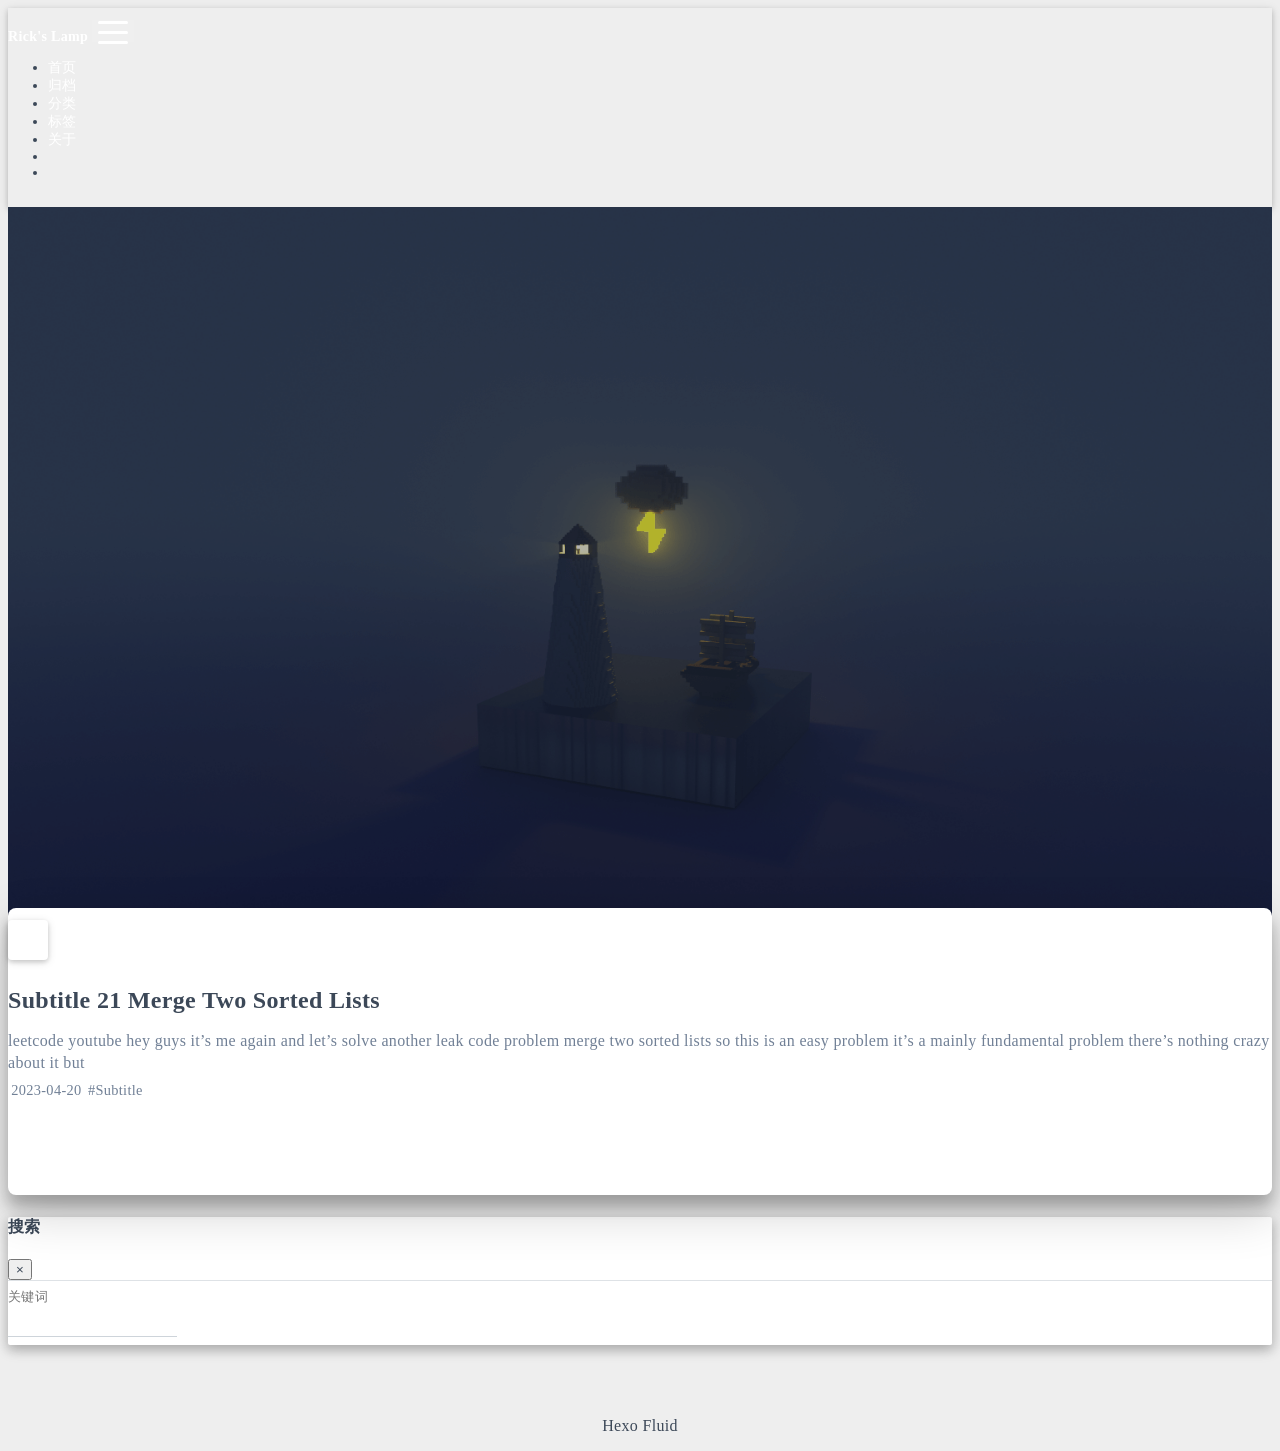
==== commit ce1f30ea: "Site updated: 2023-04-20 15:35:56" ====
--- a/index.html
+++ b/index.html
@@ -58,7 +58,7 @@
   <script id="fluid-configs">
     var Fluid = window.Fluid || {};
     Fluid.ctx = Object.assign({}, Fluid.ctx)
-    var CONFIG = {"hostname":"example.com","root":"/","version":"1.9.4","typing":{"enable":true,"typeSpeed":70,"cursorChar":"_","loop":false,"scope":[]},"anchorjs":{"enable":true,"element":"h1,h2,h3,h4,h5,h6","placement":"left","visible":"hover","icon":""},"progressbar":{"enable":true,"height_px":3,"color":"#29d","options":{"showSpinner":false,"trickleSpeed":100}},"code_language":{"enable":true,"default":"TEXT"},"copy_btn":true,"image_caption":{"enable":true},"image_zoom":{"enable":true,"img_url_replace":["",""]},"toc":{"enable":true,"placement":"right","headingSelector":"h1,h2,h3,h4,h5,h6","collapseDepth":0},"lazyload":{"enable":true,"loading_img":"/img/loading.gif","onlypost":false,"offset_factor":2},"web_analytics":{"enable":false,"follow_dnt":true,"baidu":null,"google":"G-C9S392TWD5","gtag":null,"tencent":{"sid":null,"cid":null},"woyaola":null,"cnzz":null,"leancloud":{"app_id":null,"app_key":null,"server_url":null,"path":"window.location.pathname","ignore_local":false}},"search_path":"/local-search.xml"};
+    var CONFIG = {"hostname":"example.com","root":"/","version":"1.9.4","typing":{"enable":true,"typeSpeed":70,"cursorChar":"_","loop":false,"scope":[]},"anchorjs":{"enable":true,"element":"h1,h2,h3,h4,h5,h6","placement":"left","visible":"hover","icon":""},"progressbar":{"enable":true,"height_px":3,"color":"#29d","options":{"showSpinner":false,"trickleSpeed":100}},"code_language":{"enable":true,"default":"TEXT"},"copy_btn":true,"image_caption":{"enable":true},"image_zoom":{"enable":true,"img_url_replace":["",""]},"toc":{"enable":true,"placement":"right","headingSelector":"h1,h2,h3,h4,h5,h6","collapseDepth":0},"lazyload":{"enable":true,"loading_img":"/img/loading.gif","onlypost":false,"offset_factor":2},"web_analytics":{"enable":true,"follow_dnt":true,"baidu":null,"google":"G-C9S392TWD5","gtag":null,"tencent":{"sid":null,"cid":null},"woyaola":null,"cnzz":null,"leancloud":{"app_id":null,"app_key":null,"server_url":null,"path":"window.location.pathname","ignore_local":false}},"search_path":"/local-search.xml"};
 
     if (CONFIG.web_analytics.follow_dnt) {
       var dntVal = navigator.doNotTrack || window.doNotTrack || navigator.msDoNotTrack;
@@ -68,6 +68,33 @@
   <script  src="/js/utils.js" ></script>
   <script  src="/js/color-schema.js" ></script>
   
+
+  
+
+  
+    <!-- Google Analytics -->
+    <script async>
+      if (!Fluid.ctx.dnt) {
+        Fluid.utils.createScript('https://www.google-analytics.com/analytics.js', function() {
+          window.ga = window.ga || function() { (ga.q = ga.q || []).push(arguments) };
+          ga.l = +new Date;
+          ga('create', 'G-C9S392TWD5', 'auto');
+          ga('send', 'pageview');
+        });
+      }
+    </script>
+  
+
+  
+
+  
+
+  
+
+  
+
+  
+
 
 
   
@@ -224,15 +251,15 @@
     <article class="col-12 col-md-12 mx-auto index-info">
       <h1 class="index-header">
         
-        <a href="/2023/04/20/my-blog-build-remark/" target="_self">
-          my-blog-build-remark
+        <a href="/2023/04/20/Subtitle-21-Merge-Two-Sorted-Lists/" target="_self">
+          Subtitle 21 Merge Two Sorted Lists
         </a>
       </h1>
 
       
-      <a class="index-excerpt index-excerpt__noimg" href="/2023/04/20/my-blog-build-remark/" target="_self">
+      <a class="index-excerpt index-excerpt__noimg" href="/2023/04/20/Subtitle-21-Merge-Two-Sorted-Lists/" target="_self">
         <div>
-          
+          leetcode youtube hey guys it’s me again and let’s solve another leak code problem merge two sorted lists so this is an easy problem it’s a mainly fundamental problem there’s nothing crazy about it but
         </div>
       </a>
 
@@ -240,45 +267,19 @@
         
           <div class="post-meta mr-3">
             <i class="iconfont icon-date"></i>
-            <time datetime="2023-04-20 12:49" pubdate>
+            <time datetime="2023-04-20 15:03" pubdate>
               2023-04-20
             </time>
           </div>
         
         
         
-      </div>
-    </article>
-  </div>
-
-  <div class="row mx-auto index-card">
-    
-    
-    <article class="col-12 col-md-12 mx-auto index-info">
-      <h1 class="index-header">
-        
-        <a href="/2023/04/20/hello-world/" target="_self">
-          Hello World
-        </a>
-      </h1>
-
-      
-      <a class="index-excerpt index-excerpt__noimg" href="/2023/04/20/hello-world/" target="_self">
-        <div>
-          Welcome to Hexo! This is your very first post. Check documentation for more info. If you get any problems when using Hexo, you can find the answer in troubleshooting or you can ask me on GitHub. Quick
-        </div>
-      </a>
-
-      <div class="index-btm post-metas">
-        
-          <div class="post-meta mr-3">
-            <i class="iconfont icon-date"></i>
-            <time datetime="2023-04-20 12:33" pubdate>
-              2023-04-20
-            </time>
+          <div class="post-meta">
+            <i class="iconfont icon-tags"></i>
+            
+              <a href="/tags/Subtitle/">#Subtitle</a>
+            
           </div>
-        
-        
         
       </div>
     </article>
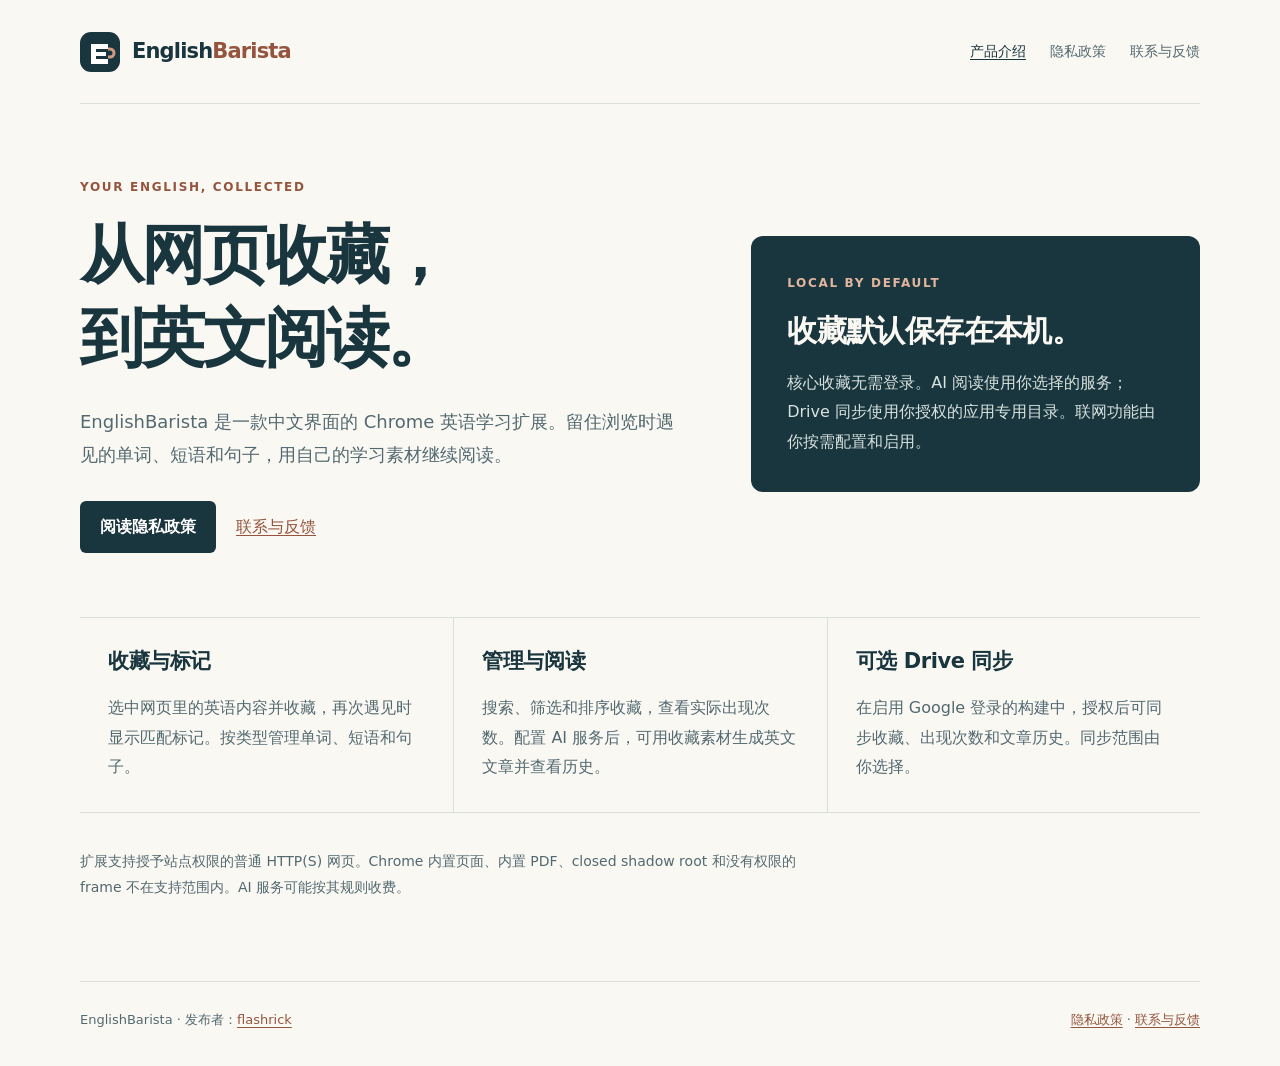
==== commit c5d08452: "Publish EnglishBarista public pages" ====
--- a/index.html
+++ b/index.html
@@ -1,408 +1,87 @@
-
-
-<!DOCTYPE html>
-<html lang="zh-CN" data-default-color-scheme=auto>
-
-
-
-<head>
-  <meta charset="UTF-8">
-  <link rel="apple-touch-icon" sizes="76x76" href="/img/fluid.png">
-  <link rel="icon" href="/img/fluid.png">
-  <meta name="viewport" content="width=device-width, initial-scale=1.0, maximum-scale=5.0, shrink-to-fit=no">
-  <meta http-equiv="x-ua-compatible" content="ie=edge">
-  
-  <meta name="theme-color" content="#2f4154">
-  <meta name="author" content="Flash Rick">
-  <meta name="keywords" content="">
-  
-    <meta property="og:type" content="website">
-<meta property="og:title" content="Rick&#39;s Lamp">
-<meta property="og:url" content="http://example.com/index.html">
-<meta property="og:site_name" content="Rick&#39;s Lamp">
-<meta property="og:locale" content="zh_CN">
-<meta property="article:author" content="Flash Rick">
-<meta name="twitter:card" content="summary_large_image">
-  
-  
-  
-  <title>Rick&#39;s Lamp</title>
-
-  <link  rel="stylesheet" href="https://lib.baomitu.com/twitter-bootstrap/4.6.1/css/bootstrap.min.css" />
-
-
-
-
-
-<!-- 主题依赖的图标库，不要自行修改 -->
-<!-- Do not modify the link that theme dependent icons -->
-
-<link rel="stylesheet" href="//at.alicdn.com/t/font_1749284_hj8rtnfg7um.css">
-
-
-
-<link rel="stylesheet" href="//at.alicdn.com/t/font_1736178_lbnruvf0jn.css">
-
-
-<link  rel="stylesheet" href="/css/main.css" />
-
-
-  <link id="highlight-css" rel="stylesheet" href="/css/highlight.css" />
-  
-    <link id="highlight-css-dark" rel="stylesheet" href="/css/highlight-dark.css" />
-  
-
-
-
-
-  <script id="fluid-configs">
-    var Fluid = window.Fluid || {};
-    Fluid.ctx = Object.assign({}, Fluid.ctx)
-    var CONFIG = {"hostname":"example.com","root":"/","version":"1.9.4","typing":{"enable":true,"typeSpeed":70,"cursorChar":"_","loop":false,"scope":[]},"anchorjs":{"enable":true,"element":"h1,h2,h3,h4,h5,h6","placement":"left","visible":"hover","icon":""},"progressbar":{"enable":true,"height_px":3,"color":"#29d","options":{"showSpinner":false,"trickleSpeed":100}},"code_language":{"enable":true,"default":"TEXT"},"copy_btn":true,"image_caption":{"enable":true},"image_zoom":{"enable":true,"img_url_replace":["",""]},"toc":{"enable":true,"placement":"right","headingSelector":"h1,h2,h3,h4,h5,h6","collapseDepth":0},"lazyload":{"enable":true,"loading_img":"/img/loading.gif","onlypost":false,"offset_factor":2},"web_analytics":{"enable":true,"follow_dnt":true,"baidu":null,"google":"G-C9S392TWD5","gtag":null,"tencent":{"sid":null,"cid":null},"woyaola":null,"cnzz":null,"leancloud":{"app_id":null,"app_key":null,"server_url":null,"path":"window.location.pathname","ignore_local":false}},"search_path":"/local-search.xml"};
-
-    if (CONFIG.web_analytics.follow_dnt) {
-      var dntVal = navigator.doNotTrack || window.doNotTrack || navigator.msDoNotTrack;
-      Fluid.ctx.dnt = dntVal && (dntVal.startsWith('1') || dntVal.startsWith('yes') || dntVal.startsWith('on'));
-    }
-  </script>
-  <script  src="/js/utils.js" ></script>
-  <script  src="/js/color-schema.js" ></script>
-  
-
-  
-
-  
-    <!-- Google Analytics -->
-    <script async>
-      if (!Fluid.ctx.dnt) {
-        Fluid.utils.createScript('https://www.google-analytics.com/analytics.js', function() {
-          window.ga = window.ga || function() { (ga.q = ga.q || []).push(arguments) };
-          ga.l = +new Date;
-          ga('create', 'G-C9S392TWD5', 'auto');
-          ga('send', 'pageview');
-        });
-      }
-    </script>
-  
-
-  
-
-  
-
-  
-
-  
-
-  
-
-
-
-  
-<meta name="generator" content="Hexo 6.3.0"></head>
-
-
-<body>
-  
-
-  <header>
-    
-
-<div class="header-inner" style="height: 100vh;">
-  <nav id="navbar" class="navbar fixed-top  navbar-expand-lg navbar-dark scrolling-navbar">
-  <div class="container">
-    <a class="navbar-brand" href="/">
-      <strong>Rick&#39;s Lamp</strong>
-    </a>
-
-    <button id="navbar-toggler-btn" class="navbar-toggler" type="button" data-toggle="collapse"
-            data-target="#navbarSupportedContent"
-            aria-controls="navbarSupportedContent" aria-expanded="false" aria-label="Toggle navigation">
-      <div class="animated-icon"><span></span><span></span><span></span></div>
-    </button>
-
-    <!-- Collapsible content -->
-    <div class="collapse navbar-collapse" id="navbarSupportedContent">
-      <ul class="navbar-nav ml-auto text-center">
-        
-          
-          
-          
-          
-            <li class="nav-item">
-              <a class="nav-link" href="/">
-                <i class="iconfont icon-home-fill"></i>
-                <span>首页</span>
-              </a>
-            </li>
-          
-        
-          
-          
-          
-          
-            <li class="nav-item">
-              <a class="nav-link" href="/archives/">
-                <i class="iconfont icon-archive-fill"></i>
-                <span>归档</span>
-              </a>
-            </li>
-          
-        
-          
-          
-          
-          
-            <li class="nav-item">
-              <a class="nav-link" href="/categories/">
-                <i class="iconfont icon-category-fill"></i>
-                <span>分类</span>
-              </a>
-            </li>
-          
-        
-          
-          
-          
-          
-            <li class="nav-item">
-              <a class="nav-link" href="/tags/">
-                <i class="iconfont icon-tags-fill"></i>
-                <span>标签</span>
-              </a>
-            </li>
-          
-        
-          
-          
-          
-          
-            <li class="nav-item">
-              <a class="nav-link" href="/about/">
-                <i class="iconfont icon-user-fill"></i>
-                <span>关于</span>
-              </a>
-            </li>
-          
-        
-        
-          <li class="nav-item" id="search-btn">
-            <a class="nav-link" target="_self" href="javascript:;" data-toggle="modal" data-target="#modalSearch" aria-label="Search">
-              <i class="iconfont icon-search"></i>
-            </a>
-          </li>
-          
-        
-        
-          <li class="nav-item" id="color-toggle-btn">
-            <a class="nav-link" target="_self" href="javascript:;" aria-label="Color Toggle">
-              <i class="iconfont icon-dark" id="color-toggle-icon"></i>
-            </a>
-          </li>
-        
-      </ul>
-    </div>
-  </div>
-</nav>
-
-  
-
-<div id="banner" class="banner" parallax=true
-     style="background: url('/img/default.png') no-repeat center center; background-size: cover;">
-  <div class="full-bg-img">
-    <div class="mask flex-center" style="background-color: rgba(0, 0, 0, 0.3)">
-      <div class="banner-text text-center fade-in-up">
-        <div class="h2">
-          
-            <span id="subtitle" data-typed-text="Slow is fast."></span>
-          
-        </div>
-
-        
-      </div>
-
-      
-        <div class="scroll-down-bar">
-          <i class="iconfont icon-arrowdown"></i>
-        </div>
-      
-    </div>
-  </div>
-</div>
-
-</div>
-
-  </header>
-
-  <main>
-    
-      <div class="container nopadding-x-md">
-        <div id="board"
-          style="margin-top: 0">
-          
-          <div class="container">
-            <div class="row">
-              <div class="col-12 col-md-10 m-auto">
-                
-
-
-  <div class="row mx-auto index-card">
-    
-    
-    <article class="col-12 col-md-12 mx-auto index-info">
-      <h1 class="index-header">
-        
-        <a href="/2023/04/20/Subtitle-21-Merge-Two-Sorted-Lists/" target="_self">
-          Subtitle 21 Merge Two Sorted Lists
-        </a>
-      </h1>
-
-      
-      <a class="index-excerpt index-excerpt__noimg" href="/2023/04/20/Subtitle-21-Merge-Two-Sorted-Lists/" target="_self">
-        <div>
-          leetcode youtube hey guys it’s me again and let’s solve another leak code problem merge two sorted lists so this is an easy problem it’s a mainly fundamental problem there’s nothing crazy about it but
-        </div>
+<!doctype html>
+<html lang="zh-CN">
+  <head>
+    <meta charset="utf-8" />
+    <meta name="viewport" content="width=device-width, initial-scale=1" />
+    <meta
+      name="description"
+      content="EnglishBarista：收藏英语单词、短语和句子，用自己的素材继续阅读。了解本机存储、可选 AI 阅读和 Drive 同步。"
+    />
+    <meta
+      http-equiv="Content-Security-Policy"
+      content="default-src 'none'; style-src 'self'; img-src 'self'; base-uri 'none'; form-action 'none'"
+    />
+    <title>EnglishBarista — 从网页收藏，到英文阅读</title>
+    <link rel="icon" href="assets/brand-mark.svg" type="image/svg+xml" />
+    <link rel="stylesheet" href="assets/styles.css" />
+    <link rel="canonical" href="https://flashrick.github.io/" />
+  </head>
+  <body>
+    <a class="skip-link" href="#main">跳到主要内容</a>
+    <header class="site-header">
+      <a class="brand" href="./" aria-label="EnglishBarista 首页">
+        <img src="assets/brand-mark.svg" width="40" height="40" alt="" />
+        <span>English<span>Barista</span></span>
       </a>
-
-      <div class="index-btm post-metas">
-        
-          <div class="post-meta mr-3">
-            <i class="iconfont icon-date"></i>
-            <time datetime="2023-04-20 15:03" pubdate>
-              2023-04-20
-            </time>
-          </div>
-        
-        
-        
-          <div class="post-meta">
-            <i class="iconfont icon-tags"></i>
-            
-              <a href="/tags/Subtitle/">#Subtitle</a>
-            
-          </div>
-        
-      </div>
-    </article>
-  </div>
-
-
-
-
-
-              </div>
-            </div>
+      <nav class="site-nav" aria-label="网站导航">
+        <a href="./" aria-current="page">产品介绍</a>
+        <a href="privacy.html">隐私政策</a>
+        <a href="https://github.com/flashrick/flashrick.github.io/issues">联系与反馈</a>
+      </nav>
+    </header>
+    <main id="main" class="home">
+      <section class="home-hero" aria-labelledby="home-title">
+        <div class="home-copy">
+          <p class="eyebrow">YOUR ENGLISH, COLLECTED</p>
+          <h1 id="home-title">从网页收藏，<br />到英文阅读。</h1>
+          <p>
+            EnglishBarista 是一款中文界面的 Chrome
+            英语学习扩展。留住浏览时遇见的单词、短语和句子，用自己的学习素材继续阅读。
+          </p>
+          <div class="actions">
+            <a class="button-link" href="privacy.html">阅读隐私政策</a>
+            <a href="https://github.com/flashrick/flashrick.github.io/issues">联系与反馈</a>
           </div>
         </div>
-      </div>
-    
-
-    
-      <a id="scroll-top-button" aria-label="TOP" href="#" role="button">
-        <i class="iconfont icon-arrowup" aria-hidden="true"></i>
-      </a>
-    
-
-    
-      <div class="modal fade" id="modalSearch" tabindex="-1" role="dialog" aria-labelledby="ModalLabel"
-     aria-hidden="true">
-  <div class="modal-dialog modal-dialog-scrollable modal-lg" role="document">
-    <div class="modal-content">
-      <div class="modal-header text-center">
-        <h4 class="modal-title w-100 font-weight-bold">搜索</h4>
-        <button type="button" id="local-search-close" class="close" data-dismiss="modal" aria-label="Close">
-          <span aria-hidden="true">&times;</span>
-        </button>
-      </div>
-      <div class="modal-body mx-3">
-        <div class="md-form mb-5">
-          <input type="text" id="local-search-input" class="form-control validate">
-          <label data-error="x" data-success="v" for="local-search-input">关键词</label>
+        <aside class="hero-note" aria-labelledby="local-title">
+          <p class="eyebrow">LOCAL BY DEFAULT</p>
+          <h2 id="local-title">收藏默认保存在本机。</h2>
+          <p>
+            核心收藏无需登录。AI 阅读使用你选择的服务；Drive
+            同步使用你授权的应用专用目录。联网功能由你按需配置和启用。
+          </p>
+        </aside>
+      </section>
+      <section class="features" aria-label="主要功能">
+        <div class="feature">
+          <h2>收藏与标记</h2>
+          <p>选中网页里的英语内容并收藏，再次遇见时显示匹配标记。按类型管理单词、短语和句子。</p>
         </div>
-        <div class="list-group" id="local-search-result"></div>
-      </div>
-    </div>
-  </div>
-</div>
-
-    
-
-    
-  </main>
-
-  <footer>
-    <div class="footer-inner">
-  
-    <div class="footer-content">
-       <a href="https://hexo.io" target="_blank" rel="nofollow noopener"><span>Hexo</span></a> <i class="iconfont icon-love"></i> <a href="https://github.com/fluid-dev/hexo-theme-fluid" target="_blank" rel="nofollow noopener"><span>Fluid</span></a> 
-    </div>
-  
-  
-  
-  
-</div>
-
-  </footer>
-
-  <!-- Scripts -->
-  
-  <script  src="https://lib.baomitu.com/nprogress/0.2.0/nprogress.min.js" ></script>
-  <link  rel="stylesheet" href="https://lib.baomitu.com/nprogress/0.2.0/nprogress.min.css" />
-
-  <script>
-    NProgress.configure({"showSpinner":false,"trickleSpeed":100})
-    NProgress.start()
-    window.addEventListener('load', function() {
-      NProgress.done();
-    })
-  </script>
-
-
-<script  src="https://lib.baomitu.com/jquery/3.6.0/jquery.min.js" ></script>
-<script  src="https://lib.baomitu.com/twitter-bootstrap/4.6.1/js/bootstrap.min.js" ></script>
-<script  src="/js/events.js" ></script>
-<script  src="/js/plugins.js" ></script>
-
-
-  <script  src="https://lib.baomitu.com/typed.js/2.0.12/typed.min.js" ></script>
-  <script>
-    (function (window, document) {
-      var typing = Fluid.plugins.typing;
-      var subtitle = document.getElementById('subtitle');
-      if (!subtitle || !typing) {
-        return;
-      }
-      var text = subtitle.getAttribute('data-typed-text');
-      
-        typing(text);
-      
-    })(window, document);
-  </script>
-
-
-
-
-  
-    <script  src="/js/img-lazyload.js" ></script>
-  
-
-
-
-
-  <script  src="/js/local-search.js" ></script>
-
-
-
-
-
-<!-- 主题的启动项，将它保持在最底部 -->
-<!-- the boot of the theme, keep it at the bottom -->
-<script  src="/js/boot.js" ></script>
-
-
-  
-
-  <noscript>
-    <div class="noscript-warning">博客在允许 JavaScript 运行的环境下浏览效果更佳</div>
-  </noscript>
-</body>
+        <div class="feature">
+          <h2>管理与阅读</h2>
+          <p>
+            搜索、筛选和排序收藏，查看实际出现次数。配置 AI
+            服务后，可用收藏素材生成英文文章并查看历史。
+          </p>
+        </div>
+        <div class="feature">
+          <h2>可选 Drive 同步</h2>
+          <p>
+            在启用 Google 登录的构建中，授权后可同步收藏、出现次数和文章历史。同步范围由你选择。
+          </p>
+        </div>
+      </section>
+      <p class="support-note">
+        扩展支持授予站点权限的普通 HTTP(S) 网页。Chrome 内置页面、内置 PDF、closed shadow root
+        和没有权限的 frame 不在支持范围内。AI 服务可能按其规则收费。
+      </p>
+    </main>
+    <footer class="site-footer">
+      <p>EnglishBarista · 发布者：<a href="https://github.com/flashrick">flashrick</a></p>
+      <p>
+        <a href="privacy.html">隐私政策</a> ·
+        <a href="https://github.com/flashrick/flashrick.github.io/issues">联系与反馈</a>
+      </p>
+    </footer>
+  </body>
 </html>
--- a/assets/styles.css
+++ b/assets/styles.css
@@ -0,0 +1,453 @@
+:root {
+  color-scheme: light;
+  --ink: #19353e;
+  --muted: #536970;
+  --paper: #faf8f3;
+  --white: #fff;
+  --accent: #95543d;
+  --line: #d9dfda;
+  --soft: #edf1ec;
+}
+
+* {
+  box-sizing: border-box;
+}
+
+html {
+  scroll-behavior: smooth;
+  scroll-padding-top: 2rem;
+}
+
+body {
+  margin: 0;
+  background: var(--paper);
+  color: var(--ink);
+  font-family: 'Noto Sans CJK SC', 'Microsoft YaHei', 'PingFang SC', system-ui, sans-serif;
+  font-size: 16px;
+  line-height: 1.85;
+  overflow-wrap: anywhere;
+}
+
+a {
+  color: var(--accent);
+  text-underline-offset: 0.2em;
+}
+
+a:hover {
+  text-decoration-thickness: 2px;
+}
+
+a:focus-visible {
+  outline: 3px solid var(--accent);
+  outline-offset: 5px;
+  border-radius: 2px;
+}
+
+.skip-link {
+  position: fixed;
+  top: -6rem;
+  left: 1rem;
+  z-index: 10;
+  background: var(--white);
+  padding: 0.6rem 1rem;
+}
+
+.skip-link:focus {
+  top: 1rem;
+}
+
+.site-header,
+.site-footer,
+.home,
+.policy-layout,
+.policy-hero {
+  width: min(1120px, calc(100% - 64px));
+  margin-inline: auto;
+}
+
+.site-header {
+  min-height: 104px;
+  display: flex;
+  align-items: center;
+  justify-content: space-between;
+  gap: 24px;
+  border-bottom: 1px solid var(--line);
+}
+
+.brand {
+  display: inline-flex;
+  align-items: center;
+  gap: 12px;
+  color: var(--ink);
+  text-decoration: none;
+  font-size: 21px;
+  font-weight: 700;
+  letter-spacing: -0.04em;
+}
+
+.brand img {
+  width: 40px;
+  height: 40px;
+}
+
+.brand span span {
+  color: var(--accent);
+}
+
+.site-nav {
+  display: flex;
+  flex-wrap: wrap;
+  gap: 24px;
+  font-size: 14px;
+}
+
+.site-nav a {
+  color: var(--muted);
+  text-decoration: none;
+}
+
+.site-nav a[aria-current='page'] {
+  color: var(--ink);
+  text-decoration: underline;
+}
+
+.eyebrow {
+  margin: 0 0 16px;
+  color: var(--accent);
+  font-size: 12px;
+  font-weight: 700;
+  letter-spacing: 0.14em;
+}
+
+h1,
+h2,
+h3 {
+  line-height: 1.3;
+  text-wrap: balance;
+}
+
+h1 {
+  margin: 0 0 24px;
+  font-family: 'Noto Serif CJK SC', 'Songti SC', Georgia, serif;
+  font-size: clamp(38px, 5vw, 64px);
+  font-weight: 600;
+  letter-spacing: -0.04em;
+}
+
+h2 {
+  margin: 0 0 18px;
+  font-size: 25px;
+  letter-spacing: -0.02em;
+}
+
+h3 {
+  margin: 22px 0 8px;
+  font-size: 18px;
+}
+
+p {
+  margin: 0 0 16px;
+}
+
+.home {
+  padding-block: 72px 64px;
+}
+
+.home-hero {
+  display: grid;
+  grid-template-columns: 1.15fr 0.85fr;
+  gap: 64px;
+  align-items: center;
+  padding-bottom: 64px;
+}
+
+.home-copy > p:not(.eyebrow) {
+  max-width: 38rem;
+  color: var(--muted);
+  font-size: 18px;
+}
+
+.hero-note {
+  background: var(--ink);
+  color: var(--paper);
+  padding: 36px;
+  border-radius: 12px;
+}
+
+.hero-note .eyebrow {
+  color: #e1b69f;
+}
+
+.hero-note h2 {
+  font-family: 'Noto Serif CJK SC', 'Songti SC', Georgia, serif;
+  font-size: 30px;
+}
+
+.hero-note p:last-child {
+  margin: 0;
+  color: #d8e3df;
+}
+
+.actions {
+  display: flex;
+  flex-wrap: wrap;
+  align-items: center;
+  gap: 20px;
+  margin-top: 30px;
+}
+
+.button-link {
+  display: inline-block;
+  border-radius: 6px;
+  background: var(--ink);
+  color: var(--white);
+  padding: 11px 20px;
+  font-weight: 600;
+  text-decoration: none;
+}
+
+.features {
+  display: grid;
+  grid-template-columns: repeat(3, minmax(0, 1fr));
+  border-block: 1px solid var(--line);
+}
+
+.feature {
+  padding: 30px 28px;
+}
+
+.feature + .feature {
+  border-left: 1px solid var(--line);
+}
+
+.feature h2 {
+  font-size: 21px;
+}
+
+.feature p {
+  color: var(--muted);
+  margin: 0;
+}
+
+.support-note {
+  max-width: 740px;
+  margin-top: 36px;
+  color: var(--muted);
+  font-size: 14px;
+}
+
+.policy-hero {
+  padding-block: 64px 36px;
+}
+
+.policy-hero .lede {
+  max-width: 730px;
+  color: var(--muted);
+  font-size: 18px;
+}
+
+.metadata {
+  color: var(--muted);
+  font-size: 13px;
+}
+
+.policy-layout {
+  display: grid;
+  grid-template-columns: 220px minmax(0, 760px);
+  gap: 60px;
+  align-items: start;
+  padding-bottom: 64px;
+}
+
+.contents {
+  position: sticky;
+  top: 28px;
+  padding-top: 8px;
+  font-size: 14px;
+}
+
+.contents h2 {
+  color: var(--muted);
+  font-size: 12px;
+  letter-spacing: 0.1em;
+}
+
+.contents ol {
+  list-style: none;
+  padding: 0;
+  margin: 0;
+  display: grid;
+  gap: 10px;
+}
+
+.contents a {
+  color: var(--muted);
+  text-decoration: none;
+}
+
+.contents a:hover {
+  color: var(--accent);
+  text-decoration: underline;
+}
+
+.policy-body {
+  min-width: 0;
+}
+
+.key-note {
+  border-left: 4px solid var(--accent);
+  background: var(--soft);
+  padding: 24px 28px;
+  margin-bottom: 40px;
+}
+
+.key-note h2 {
+  font-size: 21px;
+}
+
+.key-note p:last-child {
+  margin: 0;
+}
+
+.policy-body section {
+  padding-block: 28px;
+  border-bottom: 1px solid var(--line);
+}
+
+.policy-body section:first-of-type {
+  padding-top: 0;
+}
+
+.policy-body ul {
+  padding-left: 1.4em;
+  margin-block: 12px 20px;
+}
+
+.policy-body li + li {
+  margin-top: 8px;
+}
+
+code {
+  font-family: ui-monospace, 'Cascadia Code', monospace;
+  font-size: 0.9em;
+}
+
+.site-footer {
+  display: flex;
+  flex-wrap: wrap;
+  justify-content: space-between;
+  gap: 16px;
+  border-top: 1px solid var(--line);
+  padding-block: 26px 34px;
+  color: var(--muted);
+  font-size: 13px;
+}
+
+.site-footer p {
+  margin: 0;
+}
+
+@media (max-width: 820px) {
+  .home-hero,
+  .policy-layout {
+    grid-template-columns: 1fr;
+    gap: 30px;
+  }
+
+  .home-hero {
+    padding-bottom: 40px;
+  }
+
+  .contents {
+    position: static;
+    padding: 20px;
+    background: var(--soft);
+    border-radius: 6px;
+  }
+
+  .contents ol {
+    grid-template-columns: repeat(2, minmax(0, 1fr));
+  }
+
+  .features {
+    grid-template-columns: 1fr;
+  }
+
+  .feature {
+    padding: 24px 0;
+  }
+
+  .feature + .feature {
+    border-left: 0;
+    border-top: 1px solid var(--line);
+  }
+}
+
+@media (max-width: 520px) {
+  .site-header,
+  .site-footer,
+  .home,
+  .policy-layout,
+  .policy-hero {
+    width: calc(100% - 36px);
+  }
+
+  .site-header {
+    min-height: 120px;
+    flex-wrap: wrap;
+    gap: 8px;
+    padding-block: 20px;
+  }
+
+  .site-nav {
+    gap: 18px;
+  }
+
+  .home,
+  .policy-hero {
+    padding-top: 40px;
+  }
+
+  .hero-note,
+  .key-note {
+    padding: 24px;
+  }
+
+  .contents ol {
+    grid-template-columns: 1fr;
+  }
+}
+
+@media (prefers-reduced-motion: reduce) {
+  html {
+    scroll-behavior: auto;
+  }
+}
+
+@media print {
+  .site-header,
+  .site-footer,
+  .contents,
+  .skip-link {
+    display: none;
+  }
+
+  body {
+    background: white;
+    color: black;
+  }
+
+  .policy-layout {
+    display: block;
+    width: 100%;
+  }
+
+  .policy-hero {
+    width: 100%;
+    padding-top: 0;
+  }
+
+  a {
+    color: black;
+  }
+}
